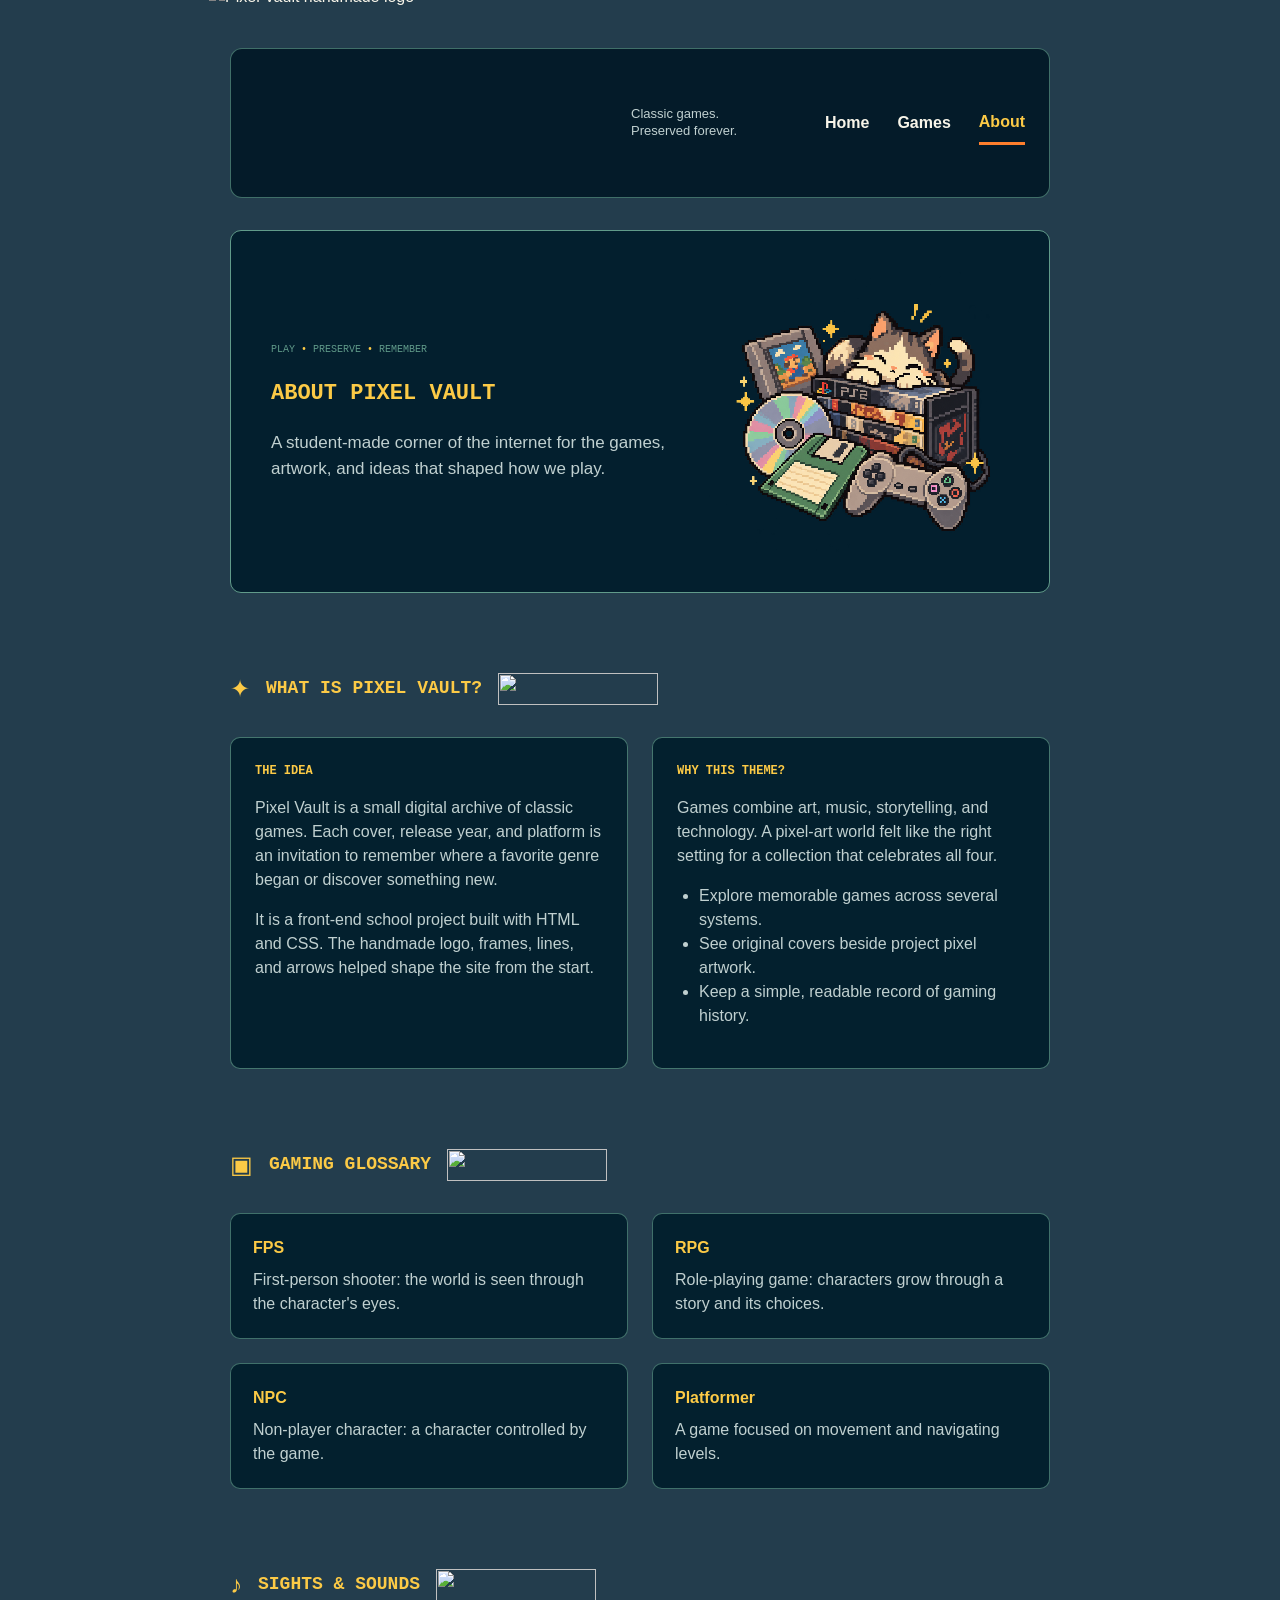
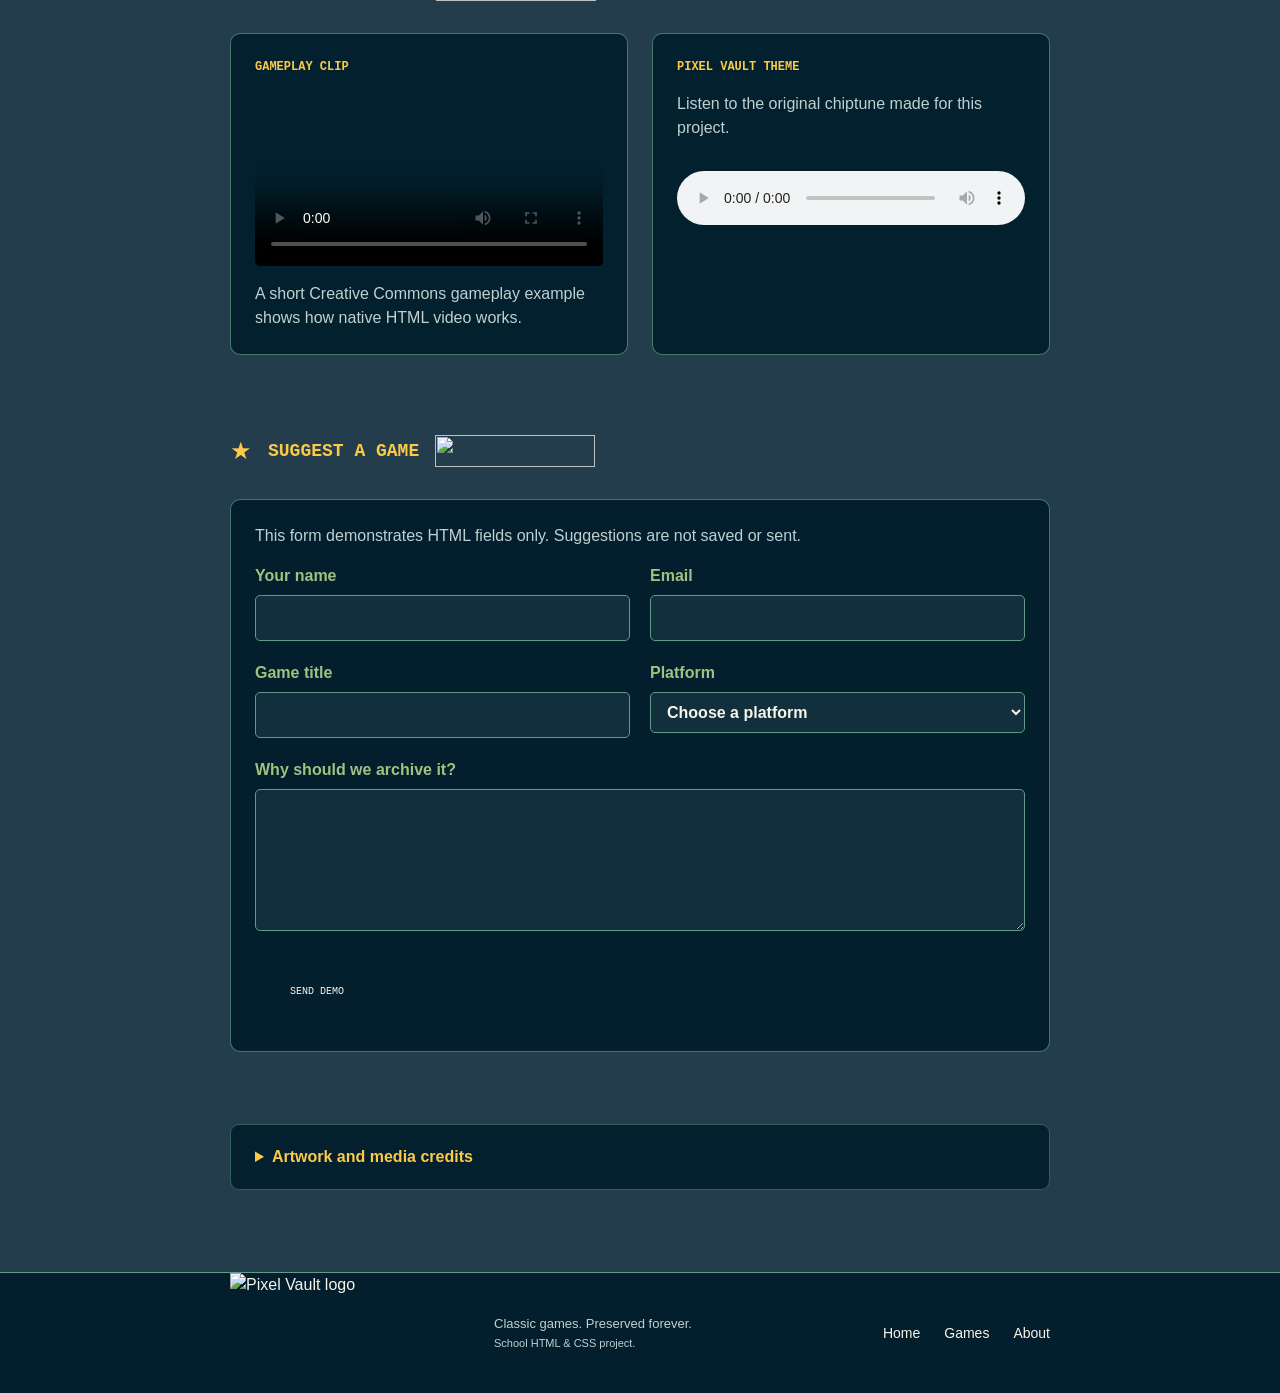
==== about.html @ 2eaf83bd "Improvements" ====
<!DOCTYPE html>
<html lang="en">
    <head>
        <meta charset="UTF-8">
        <meta name="viewport" content="width=device-width, initial-scale=1.0">
        <meta name="description"
            content="Learn why Pixel Vault celebrates classic games and suggest a title for the archive.">
        <title>About — Pixel Vault</title>
        <link rel="icon" href="images/pixel-art/Logo_PixelVault.png">
        <link rel="stylesheet" href="style.css">
    </head>
    <body>
        <a class="skip-link" href="#main">Skip to content</a>
        <div class="edge-left" aria-hidden="true"></div>
        <div class="edge-right" aria-hidden="true"></div>

        <!-- Header -->
        <header class="header container">
            <a class="brand" href="index.html" aria-label="Pixel Vault home">
                <img src="images/pixel-art/Logo_PixelVault.png" width="256" height="128"
                    alt="Pixel Vault handmade logo">
                <span>Classic games.<br>Preserved forever.</span>
            </a>
            <nav aria-label="Main navigation">
                <a href="index.html">Home</a>
                <a href="games.html">Games</a>
                <a class="active" href="about.html" aria-current="page">About</a>
            </nav>
        </header>

        <main id="main" class="container inner-page">

            <!-- Page introduction -->
            <section class="page-hero about-intro" aria-labelledby="page-title">
                <div class="about-text">
                    <p class="eyebrow">PLAY <span>•</span> PRESERVE <span>•</span> REMEMBER</p>
                    <h1 id="page-title">ABOUT PIXEL VAULT</h1>
                    <p>
                        A student-made corner of the internet for the games, artwork, and
                        ideas that shaped how we play.
                    </p>
                </div>
                <img class="about-art" src="PixelVault_Art/Cozy Pixel Game Collection.png"
                    alt="Pixel art cat resting on retro games and gaming accessories">
            </section>

            <!-- About Pixel Vault -->
            <section aria-labelledby="story-title">
                <header class="section-heading">
                    <span class="heading-star" aria-hidden="true">✦</span>
                    <h2 id="story-title">WHAT IS PIXEL VAULT?</h2>
                    <img class="line-art" src="images/pixel-art/Line_1 128x64.png" alt="">
                </header>
                <div class="about-columns">
                    <article>
                        <h3>THE IDEA</h3>
                        <p>
                            Pixel Vault is a small digital archive of classic games.
                            Each cover, release year, and platform is an invitation to
                            remember where a favorite genre began or discover something
                            new.
                        </p>
                        <p>
                            It is a front-end school project built with HTML and CSS.
                            The handmade logo, frames, lines, and arrows helped shape
                            the site from the start.
                        </p>
                    </article>
                    <article>
                        <h3>WHY THIS THEME?</h3>
                        <p>
                            Games combine art, music, storytelling, and technology. A
                            pixel-art world felt like the right setting for a collection
                            that celebrates all four.
                        </p>
                        <ul>
                            <li>Explore memorable games across several systems.</li>
                            <li>See original covers beside project pixel artwork.</li>
                            <li>Keep a simple, readable record of gaming history.</li>
                        </ul>
                    </article>
                </div>
            </section>

            <!-- Glossary -->
            <section aria-labelledby="glossary-title">
                <header class="section-heading">
                    <span class="heading-star" aria-hidden="true">▣</span>
                    <h2 id="glossary-title">GAMING GLOSSARY</h2>
                    <img class="line-art" src="images/pixel-art/Line_2 128x64.png" alt="">
                </header>
                <dl class="glossary">
                    <div>
                        <dt>FPS</dt>
                        <dd>First-person shooter: the world is seen through the character's eyes.</dd>
                    </div>
                    <div>
                        <dt>RPG</dt>
                        <dd>Role-playing game: characters grow through a story and its choices.</dd>
                    </div>
                    <div>
                        <dt>NPC</dt>
                        <dd>Non-player character: a character controlled by the game.</dd>
                    </div>
                    <div>
                        <dt>Platformer</dt>
                        <dd>A game focused on movement and navigating levels.</dd>
                    </div>
                </dl>
            </section>

            <!-- Media -->
            <section aria-labelledby="media-title">
                <header class="section-heading">
                    <span class="heading-star" aria-hidden="true">♪</span>
                    <h2 id="media-title">SIGHTS &amp; SOUNDS</h2>
                    <img class="line-art" src="images/pixel-art/Line_3 128x64.png" alt="">
                </header>
                <div class="media-grid">
                    <article>
                        <h3>GAMEPLAY CLIP</h3>
                        <video controls preload="metadata" poster="ArtWork/2.jpg">
                            <source src="media/video/minecraft-gameplay.webm" type="video/webm">
                            Your browser does not support video playback.
                        </video>
                        <p>A short Creative Commons gameplay example shows how native HTML video works.</p>
                    </article>
                    <article>
                        <h3>PIXEL VAULT THEME</h3>
                        <p>Listen to the original chiptune made for this project.</p>
                        <audio controls preload="metadata">
                            <source src="media/audio/pixel-vault-theme.wav" type="audio/wav">
                            Your browser does not support audio playback.
                        </audio>
                    </article>
                </div>
            </section>

            <!-- Suggestion form -->
            <section class="form-section" aria-labelledby="suggest-title">
                <header class="section-heading">
                    <span class="heading-star" aria-hidden="true">★</span>
                    <h2 id="suggest-title">SUGGEST A GAME</h2>
                    <img class="line-art" src="images/pixel-art/Line_1 128x64.png" alt="">
                </header>
                <form action="about.html#form-note" method="get">
                    <p id="form-note">
                        This form demonstrates HTML fields only. Suggestions are not saved
                        or sent.
                    </p>
                    <div class="form-grid">
                        <label for="visitor-name">
                            Your name
                            <input id="visitor-name" name="name" type="text" autocomplete="name" required>
                        </label>
                        <label for="visitor-email">
                            Email
                            <input id="visitor-email" name="email" type="email" autocomplete="email" required>
                        </label>
                        <label for="game-title">
                            Game title
                            <input id="game-title" name="game" type="text" required>
                        </label>
                        <label for="game-platform">
                            Platform
                            <select id="game-platform" name="platform" required>
                                <option value="">Choose a platform</option>
                                <option>PlayStation</option>
                                <option>PlayStation 2</option>
                                <option>Xbox</option>
                                <option>PC</option>
                                <option>Nintendo 64</option>
                                <option>SNES</option>
                                <option>Other</option>
                            </select>
                        </label>
                        <label class="full" for="game-reason">
                            Why should we archive it?
                            <textarea id="game-reason" name="reason" rows="5" required></textarea>
                        </label>
                    </div>
                    <button class="button" type="submit">SEND DEMO</button>
                </form>
            </section>

            <!-- Credits -->
            <details class="credits">
                <summary>Artwork and media credits</summary>
                <p>
                    The Pixel Vault logo, handmade background, box frames, decorative lines,
                    arrows, pixel-art game covers, and featured pixel scenes were supplied for
                    this project. Classic cover images are small reference images used for this
                    educational archive.
                </p>
                <ul>
                    <li><a href="https://en.wikipedia.org/wiki/Silent_Hill_2">Silent Hill 2</a></li>
                    <li><a href="https://en.wikipedia.org/wiki/Grand_Theft_Auto_III">Grand Theft Auto III</a></li>
                    <li><a href="https://en.wikipedia.org/wiki/Halo:_Combat_Evolved">Halo: Combat Evolved</a></li>
                    <li><a href="https://en.wikipedia.org/wiki/Max_Payne_(video_game)">Max Payne</a></li>
                    <li>
                        <a href="https://en.wikipedia.org/wiki/Metal_Gear_Solid_(video_game)">Metal Gear Solid</a>
                    </li>
                    <li>
                        <a href="https://en.wikipedia.org/wiki/The_Legend_of_Zelda:_Ocarina_of_Time">
                            Ocarina of Time
                        </a>
                    </li>
                    <li><a href="https://en.wikipedia.org/wiki/Chrono_Trigger">Chrono Trigger</a></li>
                    <li><a href="https://en.wikipedia.org/wiki/Need_for_Speed:_Underground_2">Underground 2</a></li>
                    <li><a href="https://en.wikipedia.org/wiki/Half-Life_2">Half-Life 2</a></li>
                    <li><a href="https://en.wikipedia.org/wiki/Resident_Evil_4">Resident Evil 4</a></li>
                    <li><a href="https://en.wikipedia.org/wiki/Final_Fantasy_X">Final Fantasy X</a></li>
                    <li>
                        <a href="https://en.wikipedia.org/wiki/Shadow_of_the_Colossus">Shadow of the Colossus</a>
                    </li>
                    <li><a href="https://www.stardewvalley.net/about/">Stardew Valley game information</a></li>
                    <li>
                        <a href="https://commons.wikimedia.org/wiki/File:Minecraft_Gameplay.webm">
                            Minecraft gameplay clip
                        </a>
                        (CC BY 3.0)
                    </li>
                </ul>
            </details>
        </main>

        <!-- Footer -->
        <footer class="footer">
            <div class="container footer-inner">
                <a class="footer-brand" href="index.html" aria-label="Pixel Vault home">
                    <img class="pixel-art" src="images/pixel-art/Logo_PixelVault.png" width="256" height="128"
                        alt="Pixel Vault logo">
                </a>
                <p>Classic games. Preserved forever.<br><small>School HTML &amp; CSS project.</small></p>
                <nav aria-label="Footer navigation">
                    <a href="index.html">Home</a>
                    <a href="games.html">Games</a>
                    <a href="about.html">About</a>
                </nav>
            </div>
        </footer>
    </body>
</html>
---- style.css ----
@font-face {
    font-family: "Press Start 2P";
    src: url("fonts/press-start-2p.ttf") format("truetype");
    font-display: swap;
}

/* Site colors and space for the side artwork. */
:root {
    --charcoal: #233D4D;
    --orange: #FE7F2D;
    --gold: #FCCA46;
    --olive: #A1C181;
    --sea: #619B8A;
    --white: #f8f5e9;
    --muted: #c0d0d0;
    --panel: #082a3a;
    --edge-width: clamp(30px, calc(30vw - 162px), 360px);
    --edge-gap: 8px;
}

* {
    box-sizing: border-box;
}

html {
    scroll-behavior: smooth;
}

body {
    margin: 0;
    position: relative;
    display: flow-root;
    min-height: 100vh;
    overflow-x: hidden;
    overflow-y: auto;
    background-color: var(--charcoal);
    color: var(--white);
    font-family: Arial, Helvetica, sans-serif;
    font-size: 16px;
    line-height: 1.5;
}

/* The handmade art belongs to the full page, so it scrolls with the content. */
.edge-left, .edge-right {
    position: absolute;
    top: 0;
    bottom: 0;
    width: var(--edge-width);
    z-index: 0;
    pointer-events: none;
    background-image: url("images/Background.png");
    background-repeat: repeat-y;
    background-position: left top;
    background-size: 512px 2048px;
    image-rendering: pixelated;
}

.edge-left {
    left: 0;
}

.edge-right {
    right: 0;
    transform: scaleX(-1);
}

.header, main, .footer {
    position: relative;
    z-index: 1;
}

img, video {
    max-width: 100%;
    image-rendering: auto;
}

img.pixel-art, .brand img, .line-art, .system-arrow {
    image-rendering: pixelated;
}

a {
    color: inherit;
    text-decoration: none;
}

a:hover {
    color: var(--gold);
}

a:focus-visible, button:focus-visible, input:focus-visible, select:focus-visible, textarea:focus-visible, summary:focus-visible {
    outline: 3px solid var(--gold);
    outline-offset: 3px;
}

.container {
    /* Leave the same clear space beside the handmade edge art. */
    width: calc(100% - 2 * var(--edge-width) - 2 * var(--edge-gap));
    max-width: 1200px;
    margin: 0 auto;
}

.skip-link {
    position: absolute;
    top: -60px;
    left: 20px;
    z-index: 10;
    padding: 10px 16px;
    background: var(--gold);
    color: var(--panel);
}

.skip-link:focus {
    top: 8px;
}

/* Header */
.header {
    display: flex;
    align-items: center;
    justify-content: space-between;
    gap: 24px;
    min-height: 148px;
    margin-top: 48px;
    padding: 0 24px;
    background: rgba(4, 27, 40, .96);
    border: 1px solid rgba(97, 155, 138, .65);
    border-radius: 12px;
}

.brand {
    display: flex;
    align-items: center;
    min-width: 0;
}

.brand img {
    display: block;
    width: 440px;
    height: 220px;
    max-width: none;
    flex: none;
    margin: -36px -18px -36px -46px;
    transform: translateY(-28px);
}

.brand span {
    color: var(--muted);
    font-size: 13px;
    line-height: 1.3;
    white-space: nowrap;
}

.header nav {
    display: flex;
    align-items: center;
    gap: 28px;
    font-weight: bold;
}

.header nav a {
    padding: 8px 0;
}

.header nav a.active {
    color: var(--gold);
    border-bottom: 3px solid var(--orange);
}

/* Shared art and headings */
.eyebrow {
    margin: 0 0 18px;
    color: var(--sea);
    font-family: "Press Start 2P", monospace;
    font-size: 10px;
    line-height: 1.8;
}

.eyebrow span {
    color: var(--gold);
}

h1, h2 {
    font-family: "Press Start 2P", monospace;
}

h1, h2, h3, p {
    margin-top: 0;
}

main > section {
    margin-top: 72px;
}

.section-heading {
    display: flex;
    align-items: center;
    gap: 16px;
    min-height: 48px;
    margin-bottom: 24px;
}

.section-heading h2 {
    margin: 0;
    color: var(--gold);
    font-size: 18px;
    line-height: 1.5;
}

.heading-star {
    color: var(--gold);
    font-size: 24px;
    line-height: 1;
}

.line-art {
    display: block;
    width: 160px;
    height: 32px;
    flex: 0 1 160px;
    min-width: 48px;
    object-fit: cover;
}

.text-link, .section-more {
    display: inline-flex;
    align-items: center;
    color: var(--orange);
    font-family: "Press Start 2P", monospace;
    white-space: nowrap;
}

.section-more {
    margin-left: auto;
    font-size: 10px;
}

/* Text links share the same small handmade arrow. */
.text-link::after, .section-more::after {
    content: "";
    display: block;
    width: 64px;
    height: 64px;
    flex: none;
    margin: -20px -8px -20px -8px;
    background: url("images/pixel-art/Arrow_4_Small128x128.png") center / contain no-repeat;
    image-rendering: pixelated;
}

.text-link {
    font-size: 10px;
}

.text-link:hover, .section-more:hover {
    color: var(--gold);
}

/* The frame has transparent margins, so the label and arrow sit inside its painted border. */
.button {
    display: inline-flex;
    align-items: center;
    width: 300px;
    height: 72px;
    max-width: 100%;
    padding: 0 35px;
    border: 0;
    background-color: transparent;
    background-image: url("images/pixel-art/Arrow_1 128x128.png"), url("images/pixel-art/Box_1_Narrow 256x128.png");
    background-repeat: no-repeat;
    background-position: right 16px top -20px, center -39px;
    background-size: 108px 108px, 100% 150px;
    image-rendering: pixelated;
    color: var(--white);
    cursor: pointer;
    font-family: "Press Start 2P", monospace;
    font-size: 10px;
    line-height: 1.3;
}

.button:hover {
    color: var(--gold);
}

.pick-text .button {
    background-image: url("images/pixel-art/Arrow_2 128x128.png"), url("images/pixel-art/Box_2_Narrow 256x128.png");
}

/* Hero */
.hero {
    display: grid;
    grid-template-columns: 45% 55%;
    min-height: 460px;
    margin-top: 32px;
    overflow: hidden;
    background: rgba(3, 31, 45, .97);
    border: 1px solid var(--sea);
    border-radius: 12px;
}

.hero-text {
    min-width: 0;
    padding: 40px 32px;
    align-self: center;
}

.hero h1 {
    margin-bottom: 24px;
    font-size: clamp(18px, 1.25vw, 22px);
    line-height: 1.5;
    letter-spacing: -.5px;
}

.hero h1 em {
    color: var(--gold);
    font-style: normal;
}

.hero-text > p:not(.eyebrow) {
    max-width: 470px;
    margin-bottom: 24px;
    color: var(--muted);
    font-size: 18px;
}

.hero-image {
    position: relative;
    min-width: 0;
    min-height: 460px;
}

.hero-image > img {
    display: block;
    width: 100%;
    height: 100%;
    object-fit: cover;
    object-position: center;
}

.hero-badge {
    position: absolute;
    right: 10px;
    bottom: 6px;
    display: flex;
    align-items: center;
    justify-content: center;
    width: 224px;
    height: 224px;
    /* Extend the blue panel under the painted border so there are no gaps. */
    background:
        url("images/pixel-art/Box_3 128x128.png") center / 100% 100% no-repeat,
        linear-gradient(#031f2d, #031f2d) center / 84% 74% no-repeat;
    image-rendering: pixelated;
}

.hero-badge img {
    position: relative;
    display: block;
    flex: none;
    width: 190px;
    height: auto;
    max-width: none;
    margin: -8px 0 0 -16px;
    image-rendering: pixelated;
}

/* The home page and archive use the same game cards. */
.game-grid {
    display: grid;
    grid-template-columns: repeat(3, 1fr);
    gap: 24px;
}

.game-card {
    display: flex;
    flex-direction: column;
    min-width: 0;
    padding: 20px;
    background: rgba(3, 31, 45, .96);
    border: 1px solid rgba(97, 155, 138, .75);
    border-radius: 11px;
    scroll-margin-top: 24px;
}

.game-card > img {
    display: block;
    width: 100%;
    height: 350px;
    margin-bottom: 24px;
    object-fit: contain;
}

.game-card h3 {
    min-height: 54px;
    margin-bottom: 12px;
    font-size: 20px;
    line-height: 1.35;
}

.game-card p:last-child {
    margin-bottom: 0;
}

.game-meta {
    display: flex;
    align-items: center;
    gap: 12px;
    margin-bottom: 8px;
    color: var(--muted);
    font-size: 14px;
}

.tag {
    display: inline-block;
    min-width: 42px;
    padding: 3px 9px;
    border-radius: 4px;
    background: var(--orange);
    color: #102a38;
    font-weight: bold;
    text-align: center;
}

.tag-olive {
    background: var(--olive);
}

.tag-sea {
    background: var(--sea);
}

.genre {
    color: var(--muted);
    font-size: 14px;
}

.game-card .text-link {
    margin-top: auto;
}

/* Systems */
.system-list {
    display: grid;
    grid-template-columns: repeat(2, minmax(0, 1fr));
    gap: 24px;
}

.system-card {
    position: relative;
    display: grid;
    grid-template-columns: 180px minmax(0, 1fr);
    align-content: center;
    column-gap: 24px;
    min-height: 240px;
    padding: 24px;
    background-repeat: no-repeat;
    background-position: 30px 16px;
    background-size: 175px 175px;
    image-rendering: pixelated;
    overflow: hidden;
    border: 1px solid rgba(255, 255, 255, .2);
    border-radius: 10px;
    color: #082a3a;
}

.system-card:hover {
    color: #082a3a;
}

.system-blue {
    background-color: #113f5f;
    background-image: url("images/pixel-art/Box_1 128x128.png");
    color: var(--white);
}

.system-blue:hover {
    color: var(--gold);
}

.system-orange {
    background-color: var(--orange);
    background-image: url("images/pixel-art/Box_2 128x128.png");
}

.system-olive {
    background-color: var(--olive);
    background-image: url("images/pixel-art/Box_3 128x128.png");
}

.system-sea {
    background-color: var(--sea);
    background-image: url("images/pixel-art/Box_2 128x128.png");
}

/* The console PNGs include transparent space around the artwork. */
.system-art {
    display: block;
    grid-row: span 2;
    width: 200px;
    height: auto;
    max-width: none;
    margin: -32px 0 12px -6px;
    image-rendering: pixelated;
}

.system-card h3 {
    align-self: end;
    margin: 0;
    font-size: 18px;
}

.system-card p {
    align-self: start;
    margin: 3px 0 0;
    font-size: 10px;
    font-weight: bold;
    letter-spacing: .2px;
    line-height: 1.3;
}

.system-arrow {
    position: absolute;
    right: -6px;
    bottom: -34px;
    width: 128px;
    height: 128px;
    max-width: none;
}

/* Vault pick */
.vault-pick {
    display: grid;
    grid-template-columns: 180px minmax(0, 1fr) 28%;
    align-items: center;
    gap: 24px;
    padding: 24px;
    background: rgba(3, 31, 45, .97);
    border: 1px solid var(--sea);
    border-radius: 11px;
}

.pick-cover {
    display: block;
    width: 180px;
    height: auto;
}

.pick-text {
    min-width: 0;
}

.pick-text h3 {
    margin-bottom: 12px;
    font-family: "Press Start 2P", monospace;
    font-size: 20px;
    line-height: 1.4;
}

.pick-text > p:last-of-type {
    max-width: 340px;
    margin-bottom: 12px;
    font-size: 14px;
}

.pick-text .eyebrow {
    margin-bottom: 10px;
    font-size: 8px;
}

.pick-text .genre {
    margin-bottom: 8px;
}

.pick-scene {
    display: block;
    width: 100%;
    height: auto;
    background: #082a3a;
}

/* Ordered top five */
.top-list {
    margin: 0;
    padding-left: 32px;
}

.top-list li {
    padding: 16px 0 16px 8px;
    border-bottom: 1px solid rgba(97, 155, 138, .3);
}

.top-list li:last-child {
    border-bottom: 0;
}

.top-list li::marker {
    color: var(--gold);
    font-family: "Press Start 2P", monospace;
    font-size: 12px;
}

.top-list a {
    display: grid;
    grid-template-columns: minmax(0, 1fr) 70px 64px;
    align-items: center;
    gap: 16px;
}

.top-list strong {
    font-weight: bold;
}

.top-list span {
    color: var(--olive);
    font-weight: bold;
}

.top-list time {
    color: var(--muted);
}

/* Final home section */
.why-list {
    display: grid;
    grid-template-columns: repeat(3, 1fr);
    gap: 24px;
    margin-bottom: 26px;
}

.why-list article {
    display: flex;
    flex-direction: column;
    justify-content: center;
    min-height: 176px;
    padding: 36px 48px;
    background-image: url("images/pixel-art/Box_1 256x128.png");
    background-position: center;
    background-repeat: no-repeat;
    background-size: 100% 200px;
    image-rendering: pixelated;
}

.why-list article:nth-child(2) {
    background-image: url("images/pixel-art/Box_2 256x128.png");
}

.why-list h3 {
    margin-bottom: 7px;
    color: var(--gold);
    font-family: "Press Start 2P", monospace;
    font-size: 12px;
}

.why-list p {
    margin-bottom: 0;
    color: var(--muted);
}

/* Shared card backgrounds */
.pixel-shelf article, .about-columns article, .media-grid article {
    background: rgba(3, 31, 45, .95);
    border: 1px solid rgba(97, 155, 138, .7);
    border-radius: 10px;
}

/* Inner pages */
.inner-page {
    padding-bottom: 10px;
}

.page-hero {
    display: flex;
    align-items: center;
    justify-content: space-between;
    gap: 32px;
    min-height: 300px;
    margin-top: 32px;
    padding: 36px 40px;
    background: rgba(3, 31, 45, .96);
    border: 1px solid var(--sea);
    border-radius: 11px;
}

.page-hero h1 {
    margin-bottom: 20px;
    color: var(--gold);
    font-size: clamp(19px, 2vw, 22px);
    line-height: 1.5;
}

.page-hero p:last-child {
    max-width: 640px;
    margin-bottom: 0;
    color: var(--muted);
    font-size: 17px;
}

.browse-text, .about-text {
    flex: 1;
    min-width: 0;
}

.browse-art, .about-art {
    display: block;
    flex: none;
    width: 300px;
    height: auto;
    image-rendering: pixelated;
}

.browse-art {
    width: 320px;
}

.jump-links {
    display: flex;
    flex-wrap: wrap;
    gap: 12px;
    margin-top: 24px;
}

.jump-links a {
    padding: 9px 15px;
    background: rgba(3, 31, 45, .9);
    border: 1px solid var(--sea);
    border-radius: 6px;
    color: var(--olive);
    font-size: 14px;
}

.jump-links a:hover {
    color: var(--gold);
}

.section-intro {
    margin: -3px 0 22px;
    color: var(--muted);
}

.pixel-shelf {
    display: grid;
    grid-template-columns: repeat(4, 1fr);
    gap: 24px;
}

.pixel-shelf article {
    padding: 20px;
    text-align: center;
}

.pixel-shelf img {
    display: block;
    width: 100%;
    height: 270px;
    margin-bottom: 18px;
    object-fit: contain;
}

.pixel-shelf h3 {
    margin-bottom: 0;
    font-size: 15px;
}

.system-index {
    display: grid;
    grid-template-columns: repeat(3, 1fr);
    gap: 24px;
}

.system-index article {
    padding: 22px;
    background: rgba(3, 31, 45, .95);
    border: 1px solid rgba(97, 155, 138, .65);
    border-radius: 10px;
    scroll-margin-top: 20px;
}

.system-index h3 {
    margin-bottom: 12px;
    color: var(--gold);
}

.system-index ul {
    margin: 0;
    padding-left: 20px;
    color: var(--muted);
}

.system-index li {
    margin-top: 5px;
}

.system-index a:hover {
    color: var(--gold);
}

.table-wrap {
    overflow-x: auto;
    background: rgba(3, 31, 45, .96);
    border: 1px solid rgba(97, 155, 138, .7);
    border-radius: 10px;
}

table {
    width: 100%;
    min-width: 680px;
    border-collapse: collapse;
    text-align: left;
}

th, td {
    padding: 12px 15px;
    border-bottom: 1px solid rgba(97, 155, 138, .28);
}

th {
    color: var(--gold);
    font-size: 13px;
}

td {
    color: var(--muted);
    font-size: 14px;
}

tbody tr:last-child td {
    border-bottom: 0;
}

/* About page */
.about-columns, .media-grid {
    display: grid;
    grid-template-columns: repeat(2, 1fr);
    gap: 24px;
}

.about-columns article, .media-grid article {
    padding: 24px;
}

.about-columns h3, .media-grid h3 {
    margin-bottom: 15px;
    color: var(--gold);
    font-family: "Press Start 2P", monospace;
    font-size: 12px;
    line-height: 1.6;
}

.about-columns p, .about-columns li, .media-grid p, .media-grid li {
    color: var(--muted);
}

.about-columns p:last-child, .media-grid p:last-child {
    margin-bottom: 0;
}

.about-columns ul, .media-grid ul {
    padding-left: 22px;
}

.glossary {
    display: grid;
    grid-template-columns: repeat(2, 1fr);
    gap: 24px;
    margin: 0;
}

.glossary div {
    padding: 22px;
    background: rgba(3, 31, 45, .95);
    border: 1px solid rgba(97, 155, 138, .65);
    border-radius: 10px;
}

.glossary dt {
    margin-bottom: 8px;
    color: var(--gold);
    font-weight: bold;
}

.glossary dd {
    margin: 0;
    color: var(--muted);
}

.media-grid video {
    display: block;
    width: 100%;
    margin-bottom: 16px;
    border-radius: 5px;
}

.media-grid audio {
    width: 100%;
    margin-top: 15px;
}

.form-section form {
    padding: 24px;
    background: rgba(3, 31, 45, .96);
    border: 1px solid rgba(97, 155, 138, .7);
    border-radius: 10px;
}

.form-section form > p {
    color: var(--muted);
}

.form-grid {
    display: grid;
    grid-template-columns: repeat(2, 1fr);
    gap: 20px;
    margin-bottom: 24px;
}

.form-grid label {
    display: flex;
    flex-direction: column;
    gap: 7px;
    color: var(--olive);
    font-weight: bold;
}

.form-grid .full {
    grid-column: 1 / -1;
}

input, select, textarea {
    width: 100%;
    padding: 10px 12px;
    background: #112f3d;
    border: 1px solid var(--sea);
    border-radius: 5px;
    color: var(--white);
    font: inherit;
}

textarea {
    resize: vertical;
}

.credits {
    margin-top: 72px;
    padding: 20px 24px;
    background: rgba(3, 31, 45, .93);
    border: 1px solid rgba(97, 155, 138, .5);
    border-radius: 9px;
}

.credits summary {
    color: var(--gold);
    cursor: pointer;
    font-weight: bold;
}

.credits p, .credits li {
    color: var(--muted);
}

.credits a {
    color: var(--olive);
    text-decoration: underline;
}

/* Footer */
.footer {
    margin-top: 72px;
    background: rgba(3, 31, 45, .96);
    border-top: 1px solid var(--sea);
}

.footer-inner {
    display: flex;
    align-items: center;
    gap: 24px;
    min-height: 120px;
}

.footer-brand img {
    display: block;
    width: 240px;
    height: auto;
    max-width: none;
}

.footer-inner p {
    margin: 0;
    color: var(--muted);
    font-size: 13px;
}

.footer-inner small {
    font-size: 11px;
}

.footer-inner nav {
    display: flex;
    gap: 24px;
    margin-left: auto;
}

.footer-inner nav a {
    font-size: 14px;
}

/* Smaller desktops keep the chest clear of the traveler. */
@media (max-width: 1400px) {
    .hero-badge {
        width: 192px;
        height: 192px;
    }

    .hero-badge img {
        width: 164px;
    }
}

@media (max-width: 1150px) {
    .edge-left, .edge-right {
        background-size: 384px 1536px;
    }

    .brand span {
        display: none;
    }
}

/* Stack the hero and use two cards per row on tablets. */
@media (max-width: 1100px) {
    .hero {
        grid-template-columns: 1fr;
        min-height: 0;
    }

    .hero-text {
        padding: 36px;
    }

    .hero-image {
        height: 360px;
        min-height: 0;
    }

    .game-grid, .why-list, .pixel-shelf, .system-index {
        grid-template-columns: repeat(2, 1fr);
    }

    .system-card {
        grid-template-columns: 1fr;
        padding-bottom: 52px;
    }

    .system-art {
        grid-row: auto;
    }

    .page-hero {
        flex-direction: column;
        align-items: stretch;
        gap: 24px;
        padding: 32px;
    }

    .browse-art, .about-art {
        align-self: center;
        width: 300px;
        max-width: 100%;
    }

    .vault-pick {
        grid-template-columns: 180px minmax(0, 1fr);
    }

    .pick-scene {
        grid-column: 1 / -1;
        height: 200px;
        object-fit: cover;
    }

    .section-heading {
        flex-wrap: wrap;
    }
}

@media (max-width: 900px) {
    .edge-left, .edge-right {
        background-size: 256px 1024px;
    }

    .brand img {
        width: 380px;
        height: 190px;
        margin-top: -21px;
        margin-bottom: -21px;
    }
}

/* One column keeps the artwork and text comfortable on phones. */
@media (max-width: 620px) {
    :root {
        --edge-width: 30px;
        --edge-gap: 4px;
    }

    .header {
        display: block;
        min-height: 0;
        margin-top: 40px;
        padding: 0 12px 16px;
        text-align: center;
    }

    .brand {
        justify-content: center;
    }

    .brand img {
        width: 340px;
        height: auto;
        max-width: 100%;
        margin: -34px auto -22px;
        transform: translateY(-22px);
    }

    .header nav {
        justify-content: center;
        gap: 24px;
    }

    .hero-text {
        padding: 32px 24px;
    }

    .hero h1 {
        font-size: clamp(17px, 5vw, 22px);
    }

    .hero-image {
        height: 270px;
    }

    .hero-image > img {
        object-position: 75% center;
    }

    .hero-badge {
        width: 160px;
        height: 160px;
        right: 6px;
    }

    .hero-badge img {
        width: 140px;
        margin: -6px 0 0 -12px;
    }

    .button {
        width: 250px;
        height: 62px;
        padding: 0 22px;
        font-size: 9px;
        background-position: right 12px top -17px, center -33px;
        background-size: 90px 90px, 100% 125px;
    }

    main > section {
        margin-top: 64px;
    }

    .section-heading {
        gap: 12px;
        min-height: 40px;
    }

    .section-heading h2 {
        flex: 1;
        min-width: 0;
        font-size: 13px;
    }

    .heading-star {
        font-size: 20px;
    }

    .line-art {
        display: none;
    }

    .section-more {
        flex-basis: 100%;
        margin-left: 0;
    }

    .game-grid, .about-columns, .media-grid, .glossary, .why-list, .form-grid, .system-list, .pixel-shelf, .system-index {
        grid-template-columns: 1fr;
    }

    .game-card {
        padding: 18px;
    }

    .game-card > img {
        height: 330px;
    }

    .vault-pick {
        grid-template-columns: 1fr;
        gap: 20px;
        padding: 20px;
    }

    .pick-cover {
        width: 200px;
        margin: 0 auto;
    }

    .pick-scene {
        grid-column: auto;
        height: auto;
    }

    .pick-text h3 {
        font-size: 18px;
    }

    .top-list a {
        grid-template-columns: minmax(0, 1fr) 42px 40px;
        gap: 8px;
        font-size: 13px;
    }

    .top-list li {
        padding-left: 4px;
    }

    .page-hero {
        min-height: 0;
        padding: 28px 24px;
    }

    .browse-art, .about-art {
        width: 280px;
    }

    .form-grid .full {
        grid-column: auto;
    }

    .footer-inner {
        flex-wrap: wrap;
        justify-content: center;
        gap: 0 16px;
        padding-bottom: 24px;
        text-align: center;
    }

    .footer-brand img {
        max-width: 100%;
    }

    .footer-inner nav {
        justify-content: center;
        width: 100%;
        margin: 16px 0 0;
    }
}

@media (max-width: 340px) {
    :root {
        --edge-width: 18px;
        --edge-gap: 2px;
    }

    .hero-text, .page-hero {
        padding: 24px 20px;
    }
}
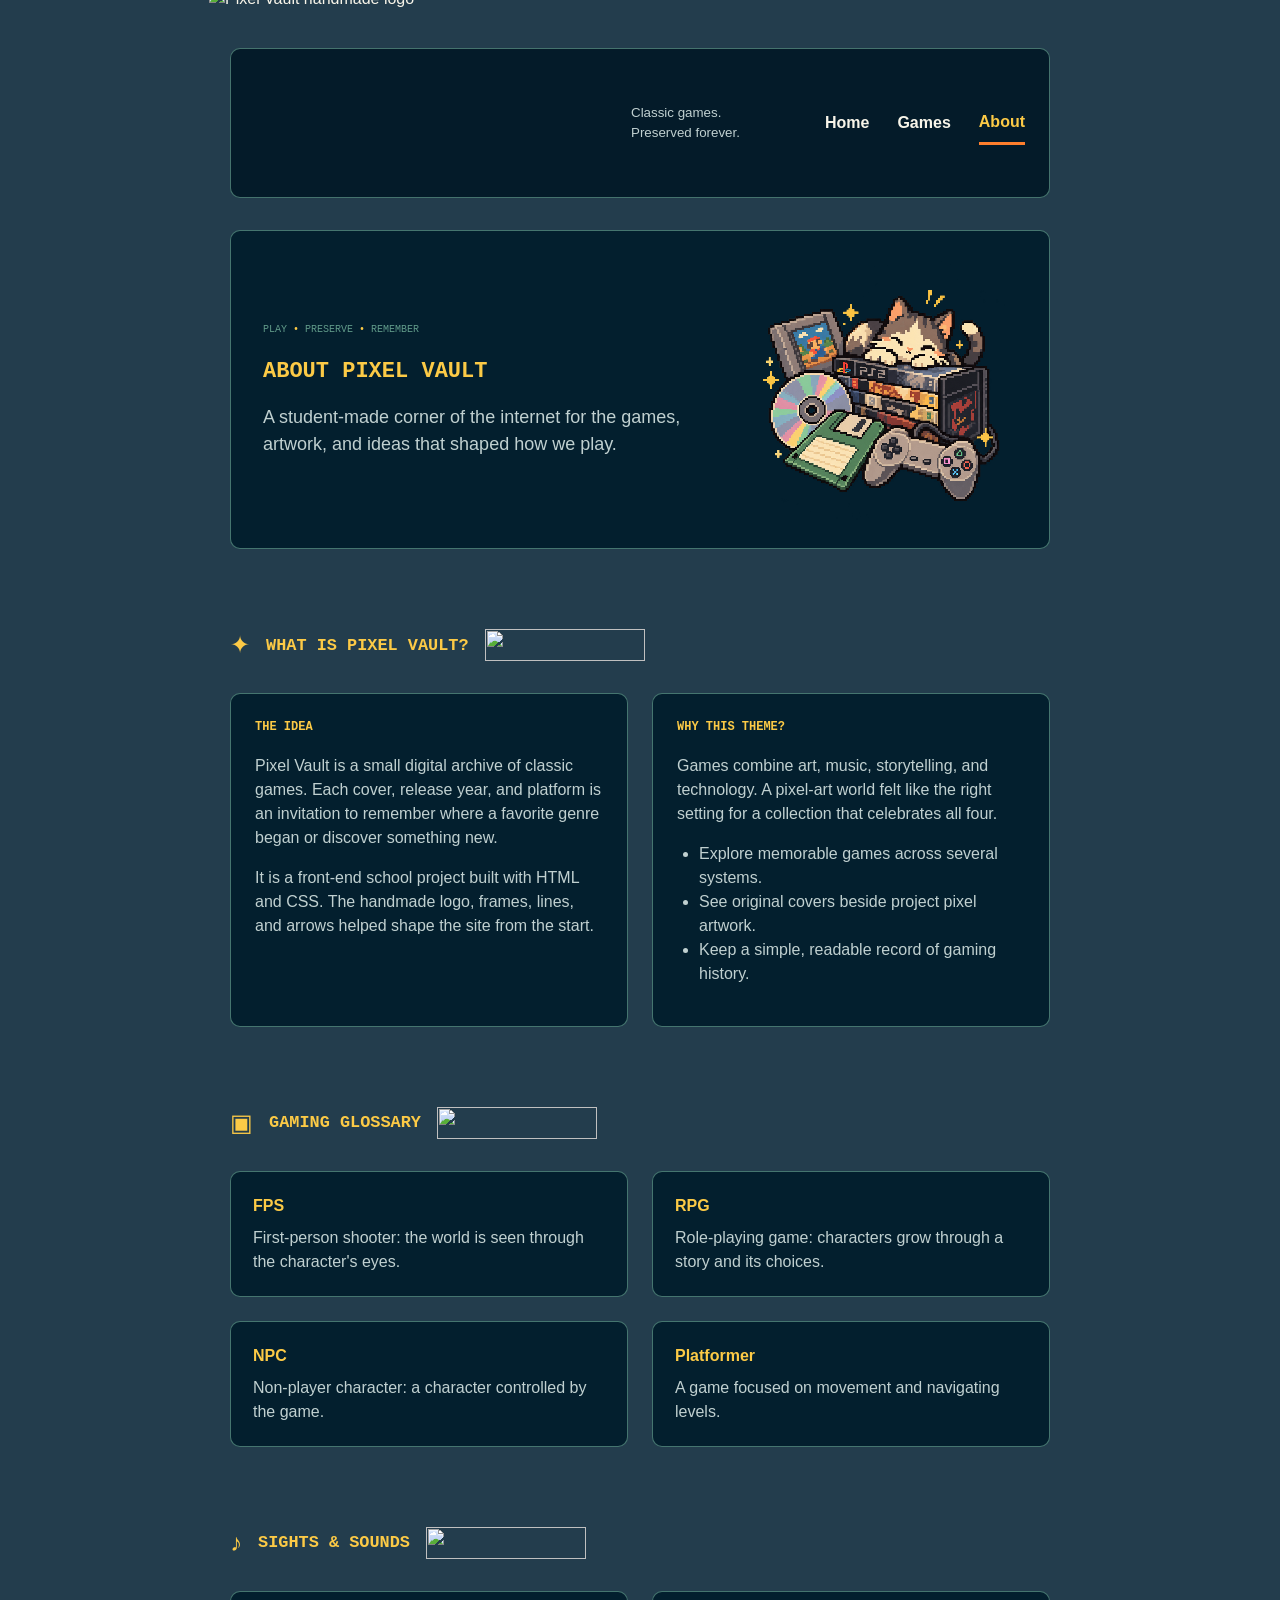
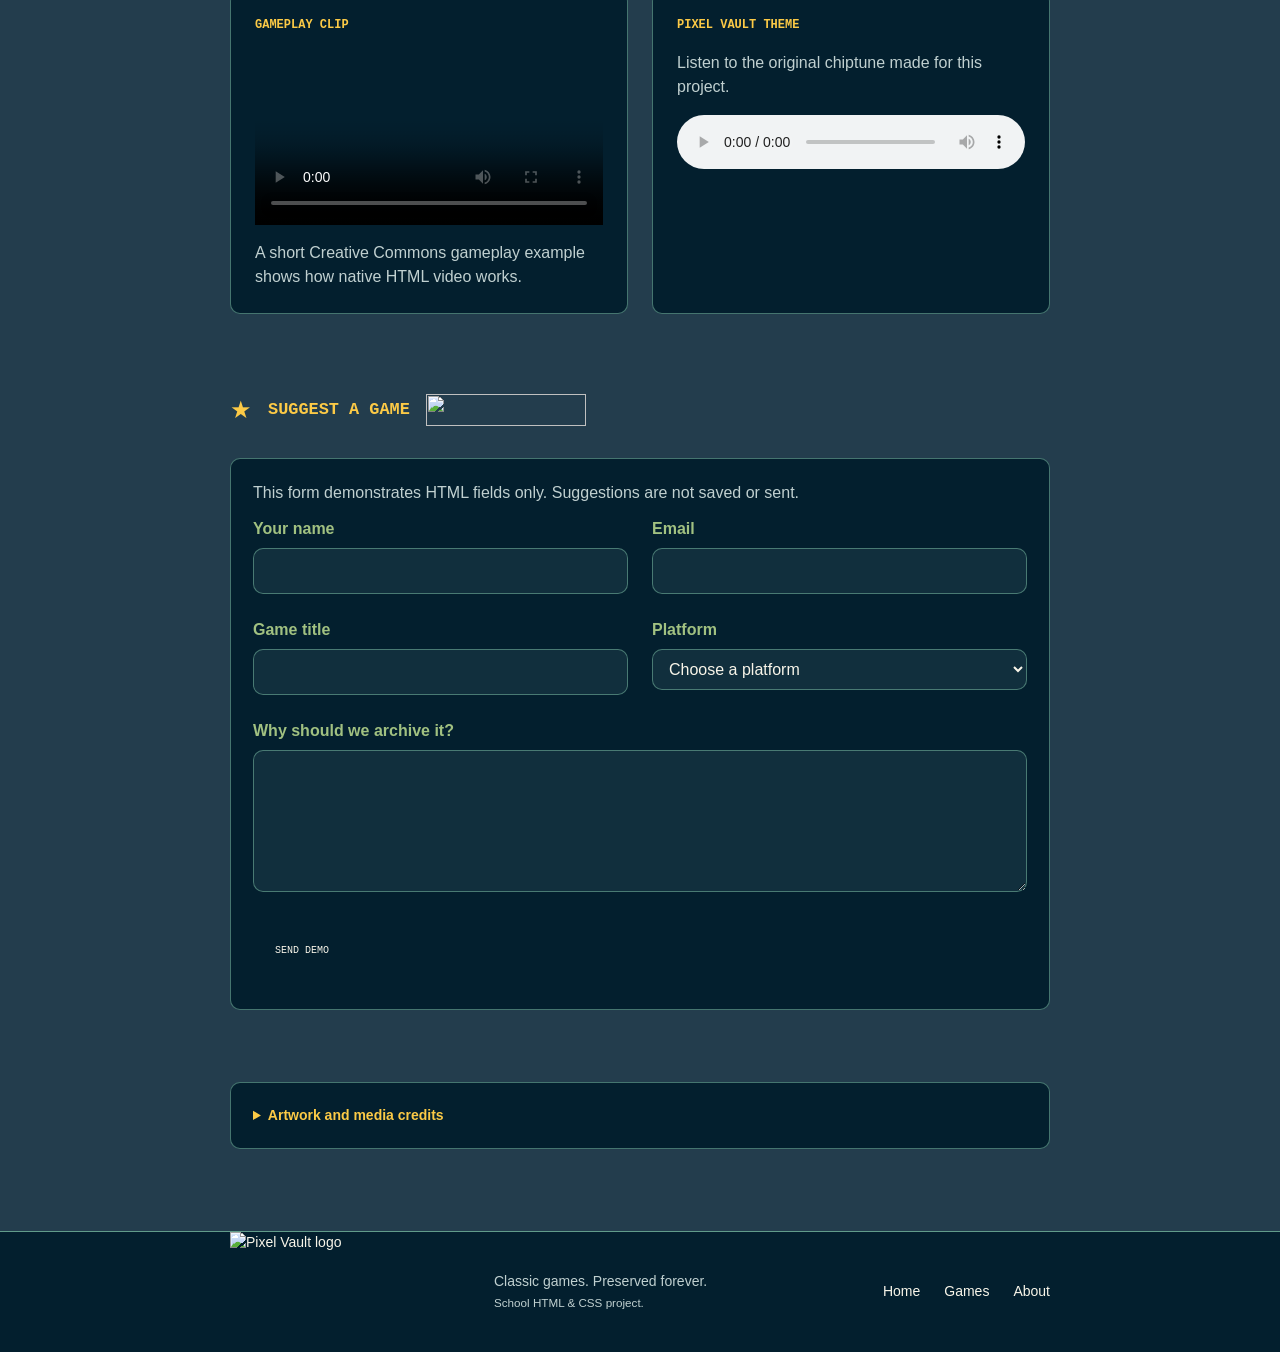
==== commit 9642efdd: "Better code" ====
--- a/about.html
+++ b/about.html
@@ -11,83 +11,81 @@
     </head>
     <body>
         <a class="skip-link" href="#main">Skip to content</a>
-        <div class="edge-left" aria-hidden="true"></div>
-        <div class="edge-right" aria-hidden="true"></div>
+        <div class="edge-left pixel-art" aria-hidden="true"></div>
+        <div class="edge-right pixel-art" aria-hidden="true"></div>
 
         <!-- Header -->
         <header class="header container">
             <a class="brand" href="index.html" aria-label="Pixel Vault home">
-                <img src="images/pixel-art/Logo_PixelVault.png" width="256" height="128"
-                    alt="Pixel Vault handmade logo">
-                <span>Classic games.<br>Preserved forever.</span>
+                <img class="pixel-art" src="images/pixel-art/Logo_PixelVault.png"
+                    width="440" height="220" alt="Pixel Vault handmade logo">
+                <small>Classic games.<br>Preserved forever.</small>
             </a>
             <nav aria-label="Main navigation">
-                <a href="index.html">Home</a>
-                <a href="games.html">Games</a>
-                <a class="active" href="about.html" aria-current="page">About</a>
+                <a href="index.html"><b>Home</b></a>
+                <a href="games.html"><b>Games</b></a>
+                <a class="active" href="about.html" aria-current="page"><b>About</b></a>
             </nav>
         </header>
 
-        <main id="main" class="container inner-page">
+        <main id="main" class="pixel-art container inner-page">
 
             <!-- Page introduction -->
-            <section class="page-hero about-intro" aria-labelledby="page-title">
-                <div class="about-text">
+            <section class="hero" aria-labelledby="page-title">
+                <div class="hero-text">
                     <p class="eyebrow">PLAY <span>•</span> PRESERVE <span>•</span> REMEMBER</p>
-                    <h1 id="page-title">ABOUT PIXEL VAULT</h1>
+                    <h1 id="page-title"><span>ABOUT PIXEL VAULT</span></h1>
                     <p>
                         A student-made corner of the internet for the games, artwork, and
                         ideas that shaped how we play.
                     </p>
                 </div>
-                <img class="about-art" src="PixelVault_Art/Cozy Pixel Game Collection.png"
-                    alt="Pixel art cat resting on retro games and gaming accessories">
+                <img class="collection-art" src="PixelVault_Art/Cozy Pixel Game Collection.png"
+                    width="280" alt="Pixel art cat resting on retro games and gaming accessories">
             </section>
 
             <!-- About Pixel Vault -->
-            <section aria-labelledby="story-title">
-                <header class="section-heading">
-                    <span class="heading-star" aria-hidden="true">✦</span>
+            <section class="info-grid" aria-labelledby="story-title">
+                <header class="section-title">
+                    <span aria-hidden="true">✦</span>
                     <h2 id="story-title">WHAT IS PIXEL VAULT?</h2>
-                    <img class="line-art" src="images/pixel-art/Line_1 128x64.png" alt="">
-                </header>
-                <div class="about-columns">
-                    <article>
-                        <h3>THE IDEA</h3>
-                        <p>
-                            Pixel Vault is a small digital archive of classic games.
-                            Each cover, release year, and platform is an invitation to
-                            remember where a favorite genre began or discover something
-                            new.
-                        </p>
-                        <p>
-                            It is a front-end school project built with HTML and CSS.
-                            The handmade logo, frames, lines, and arrows helped shape
-                            the site from the start.
-                        </p>
-                    </article>
-                    <article>
-                        <h3>WHY THIS THEME?</h3>
-                        <p>
-                            Games combine art, music, storytelling, and technology. A
-                            pixel-art world felt like the right setting for a collection
-                            that celebrates all four.
-                        </p>
-                        <ul>
-                            <li>Explore memorable games across several systems.</li>
-                            <li>See original covers beside project pixel artwork.</li>
-                            <li>Keep a simple, readable record of gaming history.</li>
-                        </ul>
-                    </article>
-                </div>
+                    <img src="images/pixel-art/Line_1 128x64.png" width="160" height="32" alt="">
+                </header>
+                <article>
+                    <h3>THE IDEA</h3>
+                    <p>
+                        Pixel Vault is a small digital archive of classic games.
+                        Each cover, release year, and platform is an invitation to
+                        remember where a favorite genre began or discover something
+                        new.
+                    </p>
+                    <p>
+                        It is a front-end school project built with HTML and CSS.
+                        The handmade logo, frames, lines, and arrows helped shape
+                        the site from the start.
+                    </p>
+                </article>
+                <article>
+                    <h3>WHY THIS THEME?</h3>
+                    <p>
+                        Games combine art, music, storytelling, and technology. A
+                        pixel-art world felt like the right setting for a collection
+                        that celebrates all four.
+                    </p>
+                    <ul>
+                        <li>Explore memorable games across several systems.</li>
+                        <li>See original covers beside project pixel artwork.</li>
+                        <li>Keep a simple, readable record of gaming history.</li>
+                    </ul>
+                </article>
             </section>
 
             <!-- Glossary -->
             <section aria-labelledby="glossary-title">
-                <header class="section-heading">
-                    <span class="heading-star" aria-hidden="true">▣</span>
+                <header class="section-title">
+                    <span aria-hidden="true">▣</span>
                     <h2 id="glossary-title">GAMING GLOSSARY</h2>
-                    <img class="line-art" src="images/pixel-art/Line_2 128x64.png" alt="">
+                    <img src="images/pixel-art/Line_2 128x64.png" width="160" height="32" alt="">
                 </header>
                 <dl class="glossary">
                     <div>
@@ -110,38 +108,36 @@
             </section>
 
             <!-- Media -->
-            <section aria-labelledby="media-title">
-                <header class="section-heading">
-                    <span class="heading-star" aria-hidden="true">♪</span>
+            <section class="info-grid" aria-labelledby="media-title">
+                <header class="section-title">
+                    <span aria-hidden="true">♪</span>
                     <h2 id="media-title">SIGHTS &amp; SOUNDS</h2>
-                    <img class="line-art" src="images/pixel-art/Line_3 128x64.png" alt="">
-                </header>
-                <div class="media-grid">
-                    <article>
-                        <h3>GAMEPLAY CLIP</h3>
-                        <video controls preload="metadata" poster="ArtWork/2.jpg">
-                            <source src="media/video/minecraft-gameplay.webm" type="video/webm">
-                            Your browser does not support video playback.
-                        </video>
-                        <p>A short Creative Commons gameplay example shows how native HTML video works.</p>
-                    </article>
-                    <article>
-                        <h3>PIXEL VAULT THEME</h3>
-                        <p>Listen to the original chiptune made for this project.</p>
-                        <audio controls preload="metadata">
-                            <source src="media/audio/pixel-vault-theme.wav" type="audio/wav">
-                            Your browser does not support audio playback.
-                        </audio>
-                    </article>
-                </div>
+                    <img src="images/pixel-art/Line_3 128x64.png" width="160" height="32" alt="">
+                </header>
+                <article>
+                    <h3>GAMEPLAY CLIP</h3>
+                    <video controls preload="metadata" poster="ArtWork/2.jpg">
+                        <source src="media/video/minecraft-gameplay.webm" type="video/webm">
+                        Your browser does not support video playback.
+                    </video>
+                    <p>A short Creative Commons gameplay example shows how native HTML video works.</p>
+                </article>
+                <article>
+                    <h3>PIXEL VAULT THEME</h3>
+                    <p>Listen to the original chiptune made for this project.</p>
+                    <audio controls preload="metadata">
+                        <source src="media/audio/pixel-vault-theme.wav" type="audio/wav">
+                        Your browser does not support audio playback.
+                    </audio>
+                </article>
             </section>
 
             <!-- Suggestion form -->
-            <section class="form-section" aria-labelledby="suggest-title">
-                <header class="section-heading">
-                    <span class="heading-star" aria-hidden="true">★</span>
+            <section aria-labelledby="suggest-title">
+                <header class="section-title">
+                    <span aria-hidden="true">★</span>
                     <h2 id="suggest-title">SUGGEST A GAME</h2>
-                    <img class="line-art" src="images/pixel-art/Line_1 128x64.png" alt="">
+                    <img src="images/pixel-art/Line_1 128x64.png" width="160" height="32" alt="">
                 </header>
                 <form action="about.html#form-note" method="get">
                     <p id="form-note">
@@ -174,12 +170,14 @@
                                 <option>Other</option>
                             </select>
                         </label>
-                        <label class="full" for="game-reason">
+                        <label for="game-reason">
                             Why should we archive it?
                             <textarea id="game-reason" name="reason" rows="5" required></textarea>
                         </label>
                     </div>
-                    <button class="button" type="submit">SEND DEMO</button>
+                    <button class="button" type="submit">SEND DEMO
+                        <img src="images/pixel-art/Arrow_1 128x128.png" width="96" alt="">
+                    </button>
                 </form>
             </section>
 
@@ -227,9 +225,9 @@
         <!-- Footer -->
         <footer class="footer">
             <div class="container footer-inner">
-                <a class="footer-brand" href="index.html" aria-label="Pixel Vault home">
-                    <img class="pixel-art" src="images/pixel-art/Logo_PixelVault.png" width="256" height="128"
-                        alt="Pixel Vault logo">
+                <a href="index.html" aria-label="Pixel Vault home">
+                    <img class="pixel-art" src="images/pixel-art/Logo_PixelVault.png"
+                        width="240" height="120" alt="Pixel Vault logo">
                 </a>
                 <p>Classic games. Preserved forever.<br><small>School HTML &amp; CSS project.</small></p>
                 <nav aria-label="Footer navigation">
--- a/style.css
+++ b/style.css
@@ -1,1275 +1,299 @@
+/* General */
 @font-face {
     font-family: "Press Start 2P";
-    src: url("fonts/press-start-2p.ttf") format("truetype");
-    font-display: swap;
-}
-
-/* Site colors and space for the side artwork. */
+    src: url("fonts/press-start-2p.ttf");
+}
 :root {
-    --charcoal: #233D4D;
+    --blue: #233D4D;
     --orange: #FE7F2D;
     --gold: #FCCA46;
     --olive: #A1C181;
     --sea: #619B8A;
-    --white: #f8f5e9;
-    --muted: #c0d0d0;
-    --panel: #082a3a;
-    --edge-width: clamp(30px, calc(30vw - 162px), 360px);
-    --edge-gap: 8px;
-}
-
+    --pixel: "Press Start 2P", monospace;
+    --edge: clamp(18px, min(calc(60vw - 180px), max(30px, calc(30vw - 162px))), 360px);
+}
 * {
     box-sizing: border-box;
-}
-
-html {
-    scroll-behavior: smooth;
-}
-
+    min-width: 0;
+}
 body {
+    padding-top: clamp(40px, calc(100vw - 580px), 48px);
     margin: 0;
-    position: relative;
-    display: flow-root;
-    min-height: 100vh;
-    overflow-x: hidden;
-    overflow-y: auto;
-    background-color: var(--charcoal);
-    color: var(--white);
-    font-family: Arial, Helvetica, sans-serif;
-    font-size: 16px;
-    line-height: 1.5;
-}
-
-/* The handmade art belongs to the full page, so it scrolls with the content. */
+    background: var(--blue);
+    font: 14px/1.5 Arial, sans-serif;
+}
+body, .button, input, select, textarea { color: #f8f5e9; }
+.container {
+    width: calc(100% - 2 * var(--edge) - 16px);
+    max-width: 1200px;
+    margin: auto;
+}
 .edge-left, .edge-right {
-    position: absolute;
-    top: 0;
-    bottom: 0;
-    width: var(--edge-width);
-    z-index: 0;
-    pointer-events: none;
-    background-image: url("images/Background.png");
-    background-repeat: repeat-y;
-    background-position: left top;
-    background-size: 512px 2048px;
-    image-rendering: pixelated;
-}
-
-.edge-left {
-    left: 0;
-}
-
+    inset: 0 auto 0 0;
+    width: var(--edge);
+    background: url("images/Background.png") left top / clamp(256px, calc(80vw - 536px), 512px) auto repeat-y;
+}
 .edge-right {
+    left: auto;
     right: 0;
     transform: scaleX(-1);
 }
-
-.header, main, .footer {
-    position: relative;
-    z-index: 1;
-}
-
-img, video {
+.header, main, .footer, body, .hero { position: relative; }
+img, video, audio {
+    display: block;
     max-width: 100%;
-    image-rendering: auto;
-}
-
-img.pixel-art, .brand img, .line-art, .system-arrow {
-    image-rendering: pixelated;
-}
-
+    object-fit: cover;
+}
+.pixel-art { image-rendering: pixelated; }
+h1, h2, h3, p, .game-card > img, .pixel-shelf article > img, .form-grid { margin: 0 0 16px; }
+h1, h2, .vault-pick h3 { font: bold 20px/1.5 var(--pixel); }
+h3 { font: bold 20px/1.35 Arial, sans-serif; }
+p, ul, dd, td, time, .brand small { color: #c0d0d0; }
+h1 span, h2, dt, th, summary, .section-title > span, .eyebrow span, .system-index h3, .top-list li::marker { color: var(--gold); }
 a {
     color: inherit;
     text-decoration: none;
 }
-
-a:hover {
-    color: var(--gold);
-}
-
-a:focus-visible, button:focus-visible, input:focus-visible, select:focus-visible, textarea:focus-visible, summary:focus-visible {
-    outline: 3px solid var(--gold);
-    outline-offset: 3px;
-}
-
-.container {
-    /* Leave the same clear space beside the handmade edge art. */
-    width: calc(100% - 2 * var(--edge-width) - 2 * var(--edge-gap));
-    max-width: 1200px;
-    margin: 0 auto;
-}
-
-.skip-link {
-    position: absolute;
-    top: -60px;
-    left: 20px;
-    z-index: 10;
-    padding: 10px 16px;
-    background: var(--gold);
-    color: var(--panel);
-}
-
-.skip-link:focus {
-    top: 8px;
-}
-
+a:hover, .active { color: var(--gold); }
+.skip-link:not(:focus) { clip-path: inset(100%); }
+.edge-left, .edge-right, .hero-badge, .skip-link:not(:focus) { position: absolute; }
+section, .glossary, .form-grid, .vault-pick {
+    display: grid;
+    gap: 24px;
+}
+.credits, .footer { margin-top: 72px; }
+main > section { margin-top: clamp(64px, calc(100vw - 556px), 72px); }
+.header, .hero, article, form, .glossary > div, .credits, .table-wrap, .jump-links a, .system-card, .footer, input, select, textarea {
+    border: 1px solid rgba(97, 155, 138, .7);
+    border-radius: 10px;
+    background-color: rgba(3, 31, 45, .96);
+}
 /* Header */
+header, nav, .brand, .system-card, .hero, .footer-inner, .text-link, .button {
+    display: flex;
+    column-gap: 24px;
+    row-gap: clamp(0px, calc(100vw - 620px), 24px);
+}
+header, nav, .brand, .system-card, .hero, .footer-inner, .text-link, .button, .vault-pick { align-items: center; }
+header, nav, .hero, .footer-inner { flex-wrap: wrap; }
 .header {
-    display: flex;
-    align-items: center;
-    justify-content: space-between;
-    gap: 24px;
-    min-height: 148px;
-    margin-top: 48px;
     padding: 0 24px;
     background: rgba(4, 27, 40, .96);
-    border: 1px solid rgba(97, 155, 138, .65);
-    border-radius: 12px;
-}
-
-.brand {
-    display: flex;
-    align-items: center;
-    min-width: 0;
-}
-
+}
 .brand img {
-    display: block;
-    width: 440px;
-    height: 220px;
-    max-width: none;
-    flex: none;
+    height: auto;
     margin: -36px -18px -36px -46px;
-    transform: translateY(-28px);
-}
-
-.brand span {
-    color: var(--muted);
-    font-size: 13px;
-    line-height: 1.3;
-    white-space: nowrap;
-}
-
-.header nav {
-    display: flex;
-    align-items: center;
-    gap: 28px;
-    font-weight: bold;
-}
-
-.header nav a {
-    padding: 8px 0;
-}
-
-.header nav a.active {
-    color: var(--gold);
-    border-bottom: 3px solid var(--orange);
-}
-
-/* Shared art and headings */
-.eyebrow {
-    margin: 0 0 18px;
-    color: var(--sea);
-    font-family: "Press Start 2P", monospace;
-    font-size: 10px;
-    line-height: 1.8;
-}
-
-.eyebrow span {
-    color: var(--gold);
-}
-
-h1, h2 {
-    font-family: "Press Start 2P", monospace;
-}
-
-h1, h2, h3, p {
-    margin-top: 0;
-}
-
-main > section {
-    margin-top: 72px;
-}
-
-.section-heading {
-    display: flex;
-    align-items: center;
-    gap: 16px;
-    min-height: 48px;
-    margin-bottom: 24px;
-}
-
-.section-heading h2 {
-    margin: 0;
-    color: var(--gold);
-    font-size: 18px;
-    line-height: 1.5;
-}
-
-.heading-star {
-    color: var(--gold);
-    font-size: 24px;
-    line-height: 1;
-}
-
-.line-art {
-    display: block;
-    width: 160px;
-    height: 32px;
-    flex: 0 1 160px;
-    min-width: 48px;
-    object-fit: cover;
-}
-
-.text-link, .section-more {
-    display: inline-flex;
-    align-items: center;
-    color: var(--orange);
-    font-family: "Press Start 2P", monospace;
-    white-space: nowrap;
-}
-
-.section-more {
-    margin-left: auto;
-    font-size: 10px;
-}
-
-/* Text links share the same small handmade arrow. */
-.text-link::after, .section-more::after {
-    content: "";
-    display: block;
-    width: 64px;
-    height: 64px;
-    flex: none;
-    margin: -20px -8px -20px -8px;
-    background: url("images/pixel-art/Arrow_4_Small128x128.png") center / contain no-repeat;
-    image-rendering: pixelated;
-}
-
-.text-link {
-    font-size: 10px;
-}
-
-.text-link:hover, .section-more:hover {
-    color: var(--gold);
-}
-
-/* The frame has transparent margins, so the label and arrow sit inside its painted border. */
-.button {
-    display: inline-flex;
-    align-items: center;
-    width: 300px;
-    height: 72px;
-    max-width: 100%;
-    padding: 0 35px;
-    border: 0;
-    background-color: transparent;
-    background-image: url("images/pixel-art/Arrow_1 128x128.png"), url("images/pixel-art/Box_1_Narrow 256x128.png");
-    background-repeat: no-repeat;
-    background-position: right 16px top -20px, center -39px;
-    background-size: 108px 108px, 100% 150px;
-    image-rendering: pixelated;
-    color: var(--white);
-    cursor: pointer;
-    font-family: "Press Start 2P", monospace;
-    font-size: 10px;
-    line-height: 1.3;
-}
-
-.button:hover {
-    color: var(--gold);
-}
-
-.pick-text .button {
-    background-image: url("images/pixel-art/Arrow_2 128x128.png"), url("images/pixel-art/Box_2_Narrow 256x128.png");
-}
-
+    transform: translateY(-26px);
+}
+.brand { gap: 0; }
+nav, .section-title a { margin-left: auto; }
+.header nav { column-gap: 28px; }
+.header nav a { padding: 8px 0; }
+.active { border-bottom: 3px solid var(--orange); }
 /* Hero */
 .hero {
-    display: grid;
-    grid-template-columns: 45% 55%;
-    min-height: 460px;
+    gap: 0;
     margin-top: 32px;
     overflow: hidden;
-    background: rgba(3, 31, 45, .97);
-    border: 1px solid var(--sea);
-    border-radius: 12px;
-}
-
+}
+#hero-title { font-size: clamp(17px, max(1.25vw, min(5vw, 19px)), 22px); }
+#page-title { font-size: 22px; }
 .hero-text {
-    min-width: 0;
-    padding: 40px 32px;
-    align-self: center;
-}
-
-.hero h1 {
-    margin-bottom: 24px;
-    font-size: clamp(18px, 1.25vw, 22px);
-    line-height: 1.5;
-    letter-spacing: -.5px;
-}
-
-.hero h1 em {
-    color: var(--gold);
-    font-style: normal;
-}
-
-.hero-text > p:not(.eyebrow) {
-    max-width: 470px;
-    margin-bottom: 24px;
-    color: var(--muted);
-    font-size: 18px;
-}
-
-.hero-image {
-    position: relative;
-    min-width: 0;
-    min-height: 460px;
-}
-
-.hero-image > img {
-    display: block;
-    width: 100%;
-    height: 100%;
-    object-fit: cover;
-    object-position: center;
-}
-
+    flex: 1 1 335px;
+    padding: 24px 32px;
+}
+.hero-text > p:last-of-type { font-size: 18px; }
+.hero-text > p:last-of-type, #hero-title { margin-bottom: 24px; }
+.hero-art { flex: 1.222 1 410px; }
 .hero-badge {
-    position: absolute;
-    right: 10px;
-    bottom: 6px;
-    display: flex;
-    align-items: center;
-    justify-content: center;
-    width: 224px;
-    height: 224px;
-    /* Extend the blue panel under the painted border so there are no gaps. */
-    background:
-        url("images/pixel-art/Box_3 128x128.png") center / 100% 100% no-repeat,
+    inset: auto 10px 6px auto;
+    width: clamp(160px, calc(100vw - 460px), 192px);
+    height: auto;
+    padding: 8px 18px 16px 6px;
+    background: url("images/pixel-art/Box_3 128x128.png") center / 100% 100% no-repeat,
         linear-gradient(#031f2d, #031f2d) center / 84% 74% no-repeat;
-    image-rendering: pixelated;
-}
-
-.hero-badge img {
-    position: relative;
-    display: block;
-    flex: none;
-    width: 190px;
-    height: auto;
-    max-width: none;
-    margin: -8px 0 0 -16px;
-    image-rendering: pixelated;
-}
-
-/* The home page and archive use the same game cards. */
-.game-grid {
-    display: grid;
-    grid-template-columns: repeat(3, 1fr);
-    gap: 24px;
-}
-
-.game-card {
-    display: flex;
-    flex-direction: column;
-    min-width: 0;
-    padding: 20px;
-    background: rgba(3, 31, 45, .96);
-    border: 1px solid rgba(97, 155, 138, .75);
-    border-radius: 11px;
-    scroll-margin-top: 24px;
-}
-
-.game-card > img {
-    display: block;
-    width: 100%;
-    height: 350px;
-    margin-bottom: 24px;
-    object-fit: contain;
-}
-
-.game-card h3 {
-    min-height: 54px;
-    margin-bottom: 12px;
-    font-size: 20px;
-    line-height: 1.35;
-}
-
-.game-card p:last-child {
-    margin-bottom: 0;
-}
-
-.game-meta {
-    display: flex;
-    align-items: center;
-    gap: 12px;
-    margin-bottom: 8px;
-    color: var(--muted);
-    font-size: 14px;
-}
-
-.tag {
+}
+.collection-art { margin: 24px 32px 24px 0; }
+/* Sections and cards */
+.system-grid, .info-grid, .glossary, .form-grid { grid-template-columns: repeat(2, minmax(0, 1fr)); }
+.game-grid, .why-list, .system-index { grid-template-columns: repeat(3, minmax(0, 1fr)); }
+.pixel-shelf { grid-template-columns: repeat(4, minmax(0, 1fr)); }
+section > header, section > p, .top-list, .table-wrap, form, .glossary, .vault-pick, .why-list > a, .form-grid label:last-child { grid-column: 1 / -1; }
+article, form, .glossary > div, .credits { padding: 22px; }
+.info-grid article { padding: 24px; }
+.footer p, dd, .glossary, .system-index ul, article p:last-child, .pixel-shelf h3, .hero-text > p:last-child, .section-title h2 { margin: 0; }
+.section-title {
+    gap: clamp(8px, calc(100vw - 612px), 16px);
+    min-height: 48px;
+}
+.section-title h2 { font-size: clamp(13px, 1.32vw, 18px); }
+.section-title > span { font: 24px/1 Arial, sans-serif; }
+.section-title > img { max-width: clamp(0px, calc(100vw - 620px), 160px); }
+.eyebrow {
+    color: var(--sea);
+    font: 10px/1.8 var(--pixel);
+}
+.text-link, .button {
+    gap: 0;
+    font: clamp(9px, calc(100vw - 611px), 10px)/1.3 var(--pixel);
+    white-space: nowrap;
+}
+.text-link { color: var(--orange); }
+.text-link img { margin: 0 -8px; }
+.button {
+    justify-content: space-between;
+    width: min(300px, 100%);
+    height: clamp(62px, calc(100vw - 558px), 72px);
+    padding: 0 12px 0 22px;
+    border: 0;
+    background: url("images/pixel-art/Box_1_Narrow 256x128.png") center / 100% auto no-repeat;
+}
+.vault-pick .button { background-image: url("images/pixel-art/Box_2_Narrow 256x128.png"); }
+.game-card > img, .pixel-shelf article > img { object-fit: contain; }
+.game-card > img { image-rendering: auto; }
+.game-card h3 { min-height: 54px; }
+.info-grid, .glossary, form, .top-list, .system-index, .header { font-size: 16px; }
+.game-card p:first-of-type, dt { margin-bottom: 8px; }
+.game-card span {
     display: inline-block;
-    min-width: 42px;
+    margin-right: 8px;
     padding: 3px 9px;
     border-radius: 4px;
     background: var(--orange);
     color: #102a38;
-    font-weight: bold;
-    text-align: center;
-}
-
-.tag-olive {
-    background: var(--olive);
-}
-
-.tag-sea {
-    background: var(--sea);
-}
-
-.genre {
-    color: var(--muted);
-    font-size: 14px;
-}
-
-.game-card .text-link {
-    margin-top: auto;
-}
-
-/* Systems */
-.system-list {
-    display: grid;
-    grid-template-columns: repeat(2, minmax(0, 1fr));
-    gap: 24px;
-}
-
+}
+.game-card span, .top-list span, label, .credits a, dt, summary { font-weight: bold; }
 .system-card {
-    position: relative;
-    display: grid;
-    grid-template-columns: 180px minmax(0, 1fr);
-    align-content: center;
-    column-gap: 24px;
     min-height: 240px;
-    padding: 24px;
-    background-repeat: no-repeat;
-    background-position: 30px 16px;
-    background-size: 175px 175px;
-    image-rendering: pixelated;
-    overflow: hidden;
-    border: 1px solid rgba(255, 255, 255, .2);
-    border-radius: 10px;
-    color: #082a3a;
-}
-
-.system-card:hover {
-    color: #082a3a;
-}
-
-.system-blue {
-    background-color: #113f5f;
-    background-image: url("images/pixel-art/Box_1 128x128.png");
-    color: var(--white);
-}
-
-.system-blue:hover {
+    padding: 24px 24px 24px 230px;
+    border-color: rgba(255, 255, 255, .2);
+    background: url("PixelVault_Art/ChatGPT Image Sep 27, 2026, 09_39_35 PM-1.png") 24px calc(50% - 10px) / 200px no-repeat,
+        url("images/pixel-art/Arrow_1 128x128.png") right -6px bottom -34px / 128px no-repeat,
+        url("images/pixel-art/Box_1 128x128.png") 30px center / 175px no-repeat #113f5f;
+}
+.system-card.orange {
+    background-image: url("PixelVault_Art/ChatGPT Image Sep 27, 2026, 09_39_36 PM-2.png"),
+        url("images/pixel-art/Arrow_2 128x128.png"), url("images/pixel-art/Box_2 128x128.png");
+    background-color: var(--orange);
+}
+.system-card.olive {
+    background-image: url("PixelVault_Art/ChatGPT Image Sep 27, 2026, 09_39_37 PM-3.png"),
+        url("images/pixel-art/Arrow_3 128x128.png"), url("images/pixel-art/Box_3 128x128.png");
+}
+.system-card.sea {
+    background-image: url("PixelVault_Art/ChatGPT Image Sep 27, 2026, 09_39_38 PM-4.png"),
+        url("images/pixel-art/Arrow_1 128x128.png"), url("images/pixel-art/Box_2 128x128.png");
+}
+.game-card .olive, .system-card.olive { background-color: var(--olive); }
+.game-card .sea, .system-card.sea { background-color: var(--sea); }
+.system-card.orange, .system-card.olive, .system-card.sea { color: #082a3a; }
+.system-card h3, .system-card p {
+    margin: 0;
+    color: inherit;
+}
+.system-card p { font: bold 10px/1.3 Arial, sans-serif; }
+.vault-pick { grid-template-columns: 180px minmax(0, 1fr) 28%; }
+.pick-cover { width: clamp(180px, calc(800px - 100vw), 200px); }
+.pick-scene, video, audio { width: 100%; }
+.why-list article, .pixel-shelf article { text-align: center; }
+.why-list article {
+    padding: 60px 22px;
+    border: 0;
+    background: url("images/pixel-art/Box_1 256x128.png") center / contain no-repeat;
+}
+.why-list article:nth-of-type(2) { background-image: url("images/pixel-art/Box_2 256x128.png"); }
+.why-list h3, .info-grid h3 {
     color: var(--gold);
-}
-
-.system-orange {
-    background-color: var(--orange);
-    background-image: url("images/pixel-art/Box_2 128x128.png");
-}
-
-.system-olive {
-    background-color: var(--olive);
-    background-image: url("images/pixel-art/Box_3 128x128.png");
-}
-
-.system-sea {
-    background-color: var(--sea);
-    background-image: url("images/pixel-art/Box_2 128x128.png");
-}
-
-/* The console PNGs include transparent space around the artwork. */
-.system-art {
-    display: block;
-    grid-row: span 2;
-    width: 200px;
-    height: auto;
-    max-width: none;
-    margin: -32px 0 12px -6px;
-    image-rendering: pixelated;
-}
-
-.system-card h3 {
-    align-self: end;
-    margin: 0;
-    font-size: 18px;
-}
-
-.system-card p {
-    align-self: start;
-    margin: 3px 0 0;
-    font-size: 10px;
-    font-weight: bold;
-    letter-spacing: .2px;
-    line-height: 1.3;
-}
-
-.system-arrow {
-    position: absolute;
-    right: -6px;
-    bottom: -34px;
-    width: 128px;
-    height: 128px;
-    max-width: none;
-}
-
-/* Vault pick */
-.vault-pick {
-    display: grid;
-    grid-template-columns: 180px minmax(0, 1fr) 28%;
-    align-items: center;
-    gap: 24px;
-    padding: 24px;
-    background: rgba(3, 31, 45, .97);
-    border: 1px solid var(--sea);
-    border-radius: 11px;
-}
-
-.pick-cover {
-    display: block;
-    width: 180px;
-    height: auto;
-}
-
-.pick-text {
-    min-width: 0;
-}
-
-.pick-text h3 {
-    margin-bottom: 12px;
-    font-family: "Press Start 2P", monospace;
-    font-size: 20px;
-    line-height: 1.4;
-}
-
-.pick-text > p:last-of-type {
-    max-width: 340px;
-    margin-bottom: 12px;
-    font-size: 14px;
-}
-
-.pick-text .eyebrow {
-    margin-bottom: 10px;
-    font-size: 8px;
-}
-
-.pick-text .genre {
-    margin-bottom: 8px;
-}
-
-.pick-scene {
-    display: block;
-    width: 100%;
-    height: auto;
-    background: #082a3a;
-}
-
-/* Ordered top five */
+    font: bold 12px/1.6 var(--pixel);
+}
+.pixel-shelf h3 { font-size: 15px; }
+section > p { margin: -3px 0 -2px; }
+/* Lists, table and form */
 .top-list {
     margin: 0;
     padding-left: 32px;
 }
-
-.top-list li {
+.top-list li, th, td {
+    border-bottom: 1px solid rgba(97, 155, 138, .3);
     padding: 16px 0 16px 8px;
-    border-bottom: 1px solid rgba(97, 155, 138, .3);
-}
-
-.top-list li:last-child {
-    border-bottom: 0;
-}
-
-.top-list li::marker {
-    color: var(--gold);
-    font-family: "Press Start 2P", monospace;
-    font-size: 12px;
-}
-
+}
 .top-list a {
     display: grid;
-    grid-template-columns: minmax(0, 1fr) 70px 64px;
-    align-items: center;
-    gap: 16px;
-}
-
-.top-list strong {
-    font-weight: bold;
-}
-
-.top-list span {
-    color: var(--olive);
-    font-weight: bold;
-}
-
-.top-list time {
-    color: var(--muted);
-}
-
-/* Final home section */
-.why-list {
-    display: grid;
-    grid-template-columns: repeat(3, 1fr);
-    gap: 24px;
-    margin-bottom: 26px;
-}
-
-.why-list article {
-    display: flex;
-    flex-direction: column;
-    justify-content: center;
-    min-height: 176px;
-    padding: 36px 48px;
-    background-image: url("images/pixel-art/Box_1 256x128.png");
-    background-position: center;
-    background-repeat: no-repeat;
-    background-size: 100% 200px;
-    image-rendering: pixelated;
-}
-
-.why-list article:nth-child(2) {
-    background-image: url("images/pixel-art/Box_2 256x128.png");
-}
-
-.why-list h3 {
-    margin-bottom: 7px;
-    color: var(--gold);
-    font-family: "Press Start 2P", monospace;
-    font-size: 12px;
-}
-
-.why-list p {
-    margin-bottom: 0;
-    color: var(--muted);
-}
-
-/* Shared card backgrounds */
-.pixel-shelf article, .about-columns article, .media-grid article {
-    background: rgba(3, 31, 45, .95);
-    border: 1px solid rgba(97, 155, 138, .7);
-    border-radius: 10px;
-}
-
-/* Inner pages */
-.inner-page {
-    padding-bottom: 10px;
-}
-
-.page-hero {
-    display: flex;
-    align-items: center;
-    justify-content: space-between;
-    gap: 32px;
-    min-height: 300px;
-    margin-top: 32px;
-    padding: 36px 40px;
-    background: rgba(3, 31, 45, .96);
-    border: 1px solid var(--sea);
-    border-radius: 11px;
-}
-
-.page-hero h1 {
-    margin-bottom: 20px;
-    color: var(--gold);
-    font-size: clamp(19px, 2vw, 22px);
-    line-height: 1.5;
-}
-
-.page-hero p:last-child {
-    max-width: 640px;
-    margin-bottom: 0;
-    color: var(--muted);
-    font-size: 17px;
-}
-
-.browse-text, .about-text {
-    flex: 1;
-    min-width: 0;
-}
-
-.browse-art, .about-art {
-    display: block;
-    flex: none;
-    width: 300px;
-    height: auto;
-    image-rendering: pixelated;
-}
-
-.browse-art {
-    width: 320px;
-}
-
+    grid-template-columns: minmax(0, 1fr) clamp(42px, calc(100vw - 578px), 70px)
+        clamp(40px, calc(100vw - 580px), 64px);
+    gap: clamp(8px, calc(100vw - 612px), 16px);
+    font-size: clamp(13px, calc(100vw - 607px), 16px);
+}
+.top-list li::marker { font: 12px var(--pixel); }
+.top-list span, label, .credits a, .jump-links { color: var(--olive); }
 .jump-links {
-    display: flex;
-    flex-wrap: wrap;
     gap: 12px;
-    margin-top: 24px;
-}
-
-.jump-links a {
-    padding: 9px 15px;
-    background: rgba(3, 31, 45, .9);
-    border: 1px solid var(--sea);
-    border-radius: 6px;
-    color: var(--olive);
-    font-size: 14px;
-}
-
-.jump-links a:hover {
-    color: var(--gold);
-}
-
-.section-intro {
-    margin: -3px 0 22px;
-    color: var(--muted);
-}
-
-.pixel-shelf {
-    display: grid;
-    grid-template-columns: repeat(4, 1fr);
-    gap: 24px;
-}
-
-.pixel-shelf article {
-    padding: 20px;
-    text-align: center;
-}
-
-.pixel-shelf img {
-    display: block;
-    width: 100%;
-    height: 270px;
-    margin-bottom: 18px;
-    object-fit: contain;
-}
-
-.pixel-shelf h3 {
-    margin-bottom: 0;
-    font-size: 15px;
-}
-
-.system-index {
-    display: grid;
-    grid-template-columns: repeat(3, 1fr);
-    gap: 24px;
-}
-
-.system-index article {
-    padding: 22px;
-    background: rgba(3, 31, 45, .95);
-    border: 1px solid rgba(97, 155, 138, .65);
-    border-radius: 10px;
-    scroll-margin-top: 20px;
-}
-
-.system-index h3 {
-    margin-bottom: 12px;
-    color: var(--gold);
-}
-
-.system-index ul {
-    margin: 0;
-    padding-left: 20px;
-    color: var(--muted);
-}
-
-.system-index li {
-    margin-top: 5px;
-}
-
-.system-index a:hover {
-    color: var(--gold);
-}
-
-.table-wrap {
-    overflow-x: auto;
-    background: rgba(3, 31, 45, .96);
-    border: 1px solid rgba(97, 155, 138, .7);
-    border-radius: 10px;
-}
-
+    margin-top: 20px;
+}
+.system-index ul, .info-grid ul { padding-left: 22px; }
+.system-index li { margin-top: 5px; }
+.table-wrap { overflow-x: auto; }
 table {
     width: 100%;
     min-width: 680px;
     border-collapse: collapse;
     text-align: left;
 }
-
-th, td {
-    padding: 12px 15px;
-    border-bottom: 1px solid rgba(97, 155, 138, .28);
-}
-
-th {
-    color: var(--gold);
-    font-size: 13px;
-}
-
-td {
-    color: var(--muted);
-    font-size: 14px;
-}
-
-tbody tr:last-child td {
-    border-bottom: 0;
-}
-
-/* About page */
-.about-columns, .media-grid {
-    display: grid;
-    grid-template-columns: repeat(2, 1fr);
-    gap: 24px;
-}
-
-.about-columns article, .media-grid article {
-    padding: 24px;
-}
-
-.about-columns h3, .media-grid h3 {
-    margin-bottom: 15px;
-    color: var(--gold);
-    font-family: "Press Start 2P", monospace;
-    font-size: 12px;
-    line-height: 1.6;
-}
-
-.about-columns p, .about-columns li, .media-grid p, .media-grid li {
-    color: var(--muted);
-}
-
-.about-columns p:last-child, .media-grid p:last-child {
-    margin-bottom: 0;
-}
-
-.about-columns ul, .media-grid ul {
-    padding-left: 22px;
-}
-
-.glossary {
-    display: grid;
-    grid-template-columns: repeat(2, 1fr);
-    gap: 24px;
-    margin: 0;
-}
-
-.glossary div {
-    padding: 22px;
-    background: rgba(3, 31, 45, .95);
-    border: 1px solid rgba(97, 155, 138, .65);
-    border-radius: 10px;
-}
-
-.glossary dt {
-    margin-bottom: 8px;
-    color: var(--gold);
-    font-weight: bold;
-}
-
-.glossary dd {
-    margin: 0;
-    color: var(--muted);
-}
-
-.media-grid video {
-    display: block;
-    width: 100%;
-    margin-bottom: 16px;
-    border-radius: 5px;
-}
-
-.media-grid audio {
-    width: 100%;
-    margin-top: 15px;
-}
-
-.form-section form {
-    padding: 24px;
-    background: rgba(3, 31, 45, .96);
-    border: 1px solid rgba(97, 155, 138, .7);
-    border-radius: 10px;
-}
-
-.form-section form > p {
-    color: var(--muted);
-}
-
-.form-grid {
-    display: grid;
-    grid-template-columns: repeat(2, 1fr);
-    gap: 20px;
-    margin-bottom: 24px;
-}
-
-.form-grid label {
-    display: flex;
-    flex-direction: column;
-    gap: 7px;
-    color: var(--olive);
-    font-weight: bold;
-}
-
-.form-grid .full {
-    grid-column: 1 / -1;
-}
-
+.jump-links a, th, td { padding: 12px 15px; }
+video, audio { margin: 16px 0; }
 input, select, textarea {
     width: 100%;
+    margin-top: 7px;
     padding: 10px 12px;
     background: #112f3d;
-    border: 1px solid var(--sea);
-    border-radius: 5px;
-    color: var(--white);
-    font: inherit;
-}
-
-textarea {
-    resize: vertical;
-}
-
-.credits {
-    margin-top: 72px;
-    padding: 20px 24px;
-    background: rgba(3, 31, 45, .93);
-    border: 1px solid rgba(97, 155, 138, .5);
-    border-radius: 9px;
-}
-
-.credits summary {
-    color: var(--gold);
-    cursor: pointer;
-    font-weight: bold;
-}
-
-.credits p, .credits li {
-    color: var(--muted);
-}
-
-.credits a {
-    color: var(--olive);
-    text-decoration: underline;
-}
-
+    font: 16px/1.5 Arial, sans-serif;
+}
+form > p { margin: 0 0 12px; }
+.credits a { text-decoration: underline; }
+.inner-page { padding-bottom: 10px; }
 /* Footer */
 .footer {
-    margin-top: 72px;
-    background: rgba(3, 31, 45, .96);
-    border-top: 1px solid var(--sea);
-}
-
-.footer-inner {
-    display: flex;
-    align-items: center;
-    gap: 24px;
-    min-height: 120px;
-}
-
-.footer-brand img {
-    display: block;
-    width: 240px;
-    height: auto;
-    max-width: none;
-}
-
-.footer-inner p {
-    margin: 0;
-    color: var(--muted);
-    font-size: 13px;
-}
-
-.footer-inner small {
-    font-size: 11px;
-}
-
-.footer-inner nav {
-    display: flex;
-    gap: 24px;
-    margin-left: auto;
-}
-
-.footer-inner nav a {
-    font-size: 14px;
-}
-
-/* Smaller desktops keep the chest clear of the traveler. */
-@media (max-width: 1400px) {
-    .hero-badge {
-        width: 192px;
-        height: 192px;
-    }
-
-    .hero-badge img {
-        width: 164px;
-    }
-}
-
-@media (max-width: 1150px) {
-    .edge-left, .edge-right {
-        background-size: 384px 1536px;
-    }
-
-    .brand span {
-        display: none;
-    }
-}
-
-/* Stack the hero and use two cards per row on tablets. */
+    border-width: 1px 0 0;
+    border-color: var(--sea);
+    border-radius: 0;
+}
+/* Responsive */
 @media (max-width: 1100px) {
-    .hero {
-        grid-template-columns: 1fr;
-        min-height: 0;
-    }
-
-    .hero-text {
-        padding: 36px;
-    }
-
-    .hero-image {
-        height: 360px;
-        min-height: 0;
-    }
-
-    .game-grid, .why-list, .pixel-shelf, .system-index {
-        grid-template-columns: repeat(2, 1fr);
-    }
-
+    .header, .footer-inner {
+        justify-content: center;
+        text-align: center;
+    }
+    .header { padding: 0 12px 16px; }
+    .header nav, .pick-cover { margin: auto; }
+    .container { width: calc(100% - 2 * var(--edge) - 8px); }
+    .brand small { display: none; }
+    .brand img {
+        width: clamp(268px, 53.5vw, 380px);
+        margin: -28px auto;
+    }
+    .hero-text { padding: 27px; }
+    .game-card > img { height: clamp(330px, calc(100vw - 290px), 350px); }
+    .hero-art {
+        height: clamp(270px, 40vw, 360px);
+        object-position: 75% center;
+    }
     .system-card {
-        grid-template-columns: 1fr;
-        padding-bottom: 52px;
-    }
-
-    .system-art {
-        grid-row: auto;
-    }
-
-    .page-hero {
-        flex-direction: column;
-        align-items: stretch;
-        gap: 24px;
-        padding: 32px;
-    }
-
-    .browse-art, .about-art {
-        align-self: center;
-        width: 300px;
-        max-width: 100%;
-    }
-
-    .vault-pick {
-        grid-template-columns: 180px minmax(0, 1fr);
-    }
-
-    .pick-scene {
+        padding: 200px 24px 52px;
+        background-position: 24px 12px, right -6px bottom -34px, 30px 28px;
+    }
+    section:not(.hero), .glossary, .form-grid, .vault-pick { grid-template-columns: repeat(auto-fit, minmax(min(100%, 240px), 1fr)); }
+    .why-list article:last-of-type {
         grid-column: 1 / -1;
-        height: 200px;
-        object-fit: cover;
-    }
-
-    .section-heading {
-        flex-wrap: wrap;
-    }
-}
-
-@media (max-width: 900px) {
-    .edge-left, .edge-right {
-        background-size: 256px 1024px;
-    }
-
-    .brand img {
-        width: 380px;
-        height: 190px;
-        margin-top: -21px;
-        margin-bottom: -21px;
-    }
-}
-
-/* One column keeps the artwork and text comfortable on phones. */
-@media (max-width: 620px) {
-    :root {
-        --edge-width: 30px;
-        --edge-gap: 4px;
-    }
-
-    .header {
-        display: block;
-        min-height: 0;
-        margin-top: 40px;
-        padding: 0 12px 16px;
-        text-align: center;
-    }
-
-    .brand {
-        justify-content: center;
-    }
-
-    .brand img {
-        width: 340px;
-        height: auto;
-        max-width: 100%;
-        margin: -34px auto -22px;
-        transform: translateY(-22px);
-    }
-
-    .header nav {
-        justify-content: center;
-        gap: 24px;
-    }
-
-    .hero-text {
-        padding: 32px 24px;
-    }
-
-    .hero h1 {
-        font-size: clamp(17px, 5vw, 22px);
-    }
-
-    .hero-image {
-        height: 270px;
-    }
-
-    .hero-image > img {
-        object-position: 75% center;
-    }
-
-    .hero-badge {
-        width: 160px;
-        height: 160px;
-        right: 6px;
-    }
-
-    .hero-badge img {
-        width: 140px;
-        margin: -6px 0 0 -12px;
-    }
-
-    .button {
-        width: 250px;
-        height: 62px;
-        padding: 0 22px;
-        font-size: 9px;
-        background-position: right 12px top -17px, center -33px;
-        background-size: 90px 90px, 100% 125px;
-    }
-
-    main > section {
-        margin-top: 64px;
-    }
-
-    .section-heading {
-        gap: 12px;
-        min-height: 40px;
-    }
-
-    .section-heading h2 {
-        flex: 1;
-        min-width: 0;
-        font-size: 13px;
-    }
-
-    .heading-star {
-        font-size: 20px;
-    }
-
-    .line-art {
-        display: none;
-    }
-
-    .section-more {
-        flex-basis: 100%;
-        margin-left: 0;
-    }
-
-    .game-grid, .about-columns, .media-grid, .glossary, .why-list, .form-grid, .system-list, .pixel-shelf, .system-index {
-        grid-template-columns: 1fr;
-    }
-
-    .game-card {
-        padding: 18px;
-    }
-
-    .game-card > img {
-        height: 330px;
-    }
-
-    .vault-pick {
-        grid-template-columns: 1fr;
-        gap: 20px;
-        padding: 20px;
-    }
-
-    .pick-cover {
-        width: 200px;
-        margin: 0 auto;
-    }
-
-    .pick-scene {
-        grid-column: auto;
-        height: auto;
-    }
-
-    .pick-text h3 {
-        font-size: 18px;
-    }
-
-    .top-list a {
-        grid-template-columns: minmax(0, 1fr) 42px 40px;
-        gap: 8px;
-        font-size: 13px;
-    }
-
-    .top-list li {
-        padding-left: 4px;
-    }
-
-    .page-hero {
-        min-height: 0;
-        padding: 28px 24px;
-    }
-
-    .browse-art, .about-art {
-        width: 280px;
-    }
-
-    .form-grid .full {
-        grid-column: auto;
-    }
-
-    .footer-inner {
-        flex-wrap: wrap;
-        justify-content: center;
-        gap: 0 16px;
-        padding-bottom: 24px;
-        text-align: center;
-    }
-
-    .footer-brand img {
-        max-width: 100%;
-    }
-
-    .footer-inner nav {
-        justify-content: center;
         width: 100%;
-        margin: 16px 0 0;
-    }
-}
-
-@media (max-width: 340px) {
-    :root {
-        --edge-width: 18px;
-        --edge-gap: 2px;
-    }
-
-    .hero-text, .page-hero {
-        padding: 24px 20px;
-    }
-}
+        max-width: 360px;
+        justify-self: center;
+    }
+    .pick-scene { grid-column: 1 / -1; }
+    .collection-art {
+        margin: 24px auto;
+        width: clamp(240px, calc(860px - 100vw), 280px);
+    }
+}
+@media (min-width: 1400px) {
+    .hero-badge { width: 224px; }
+}
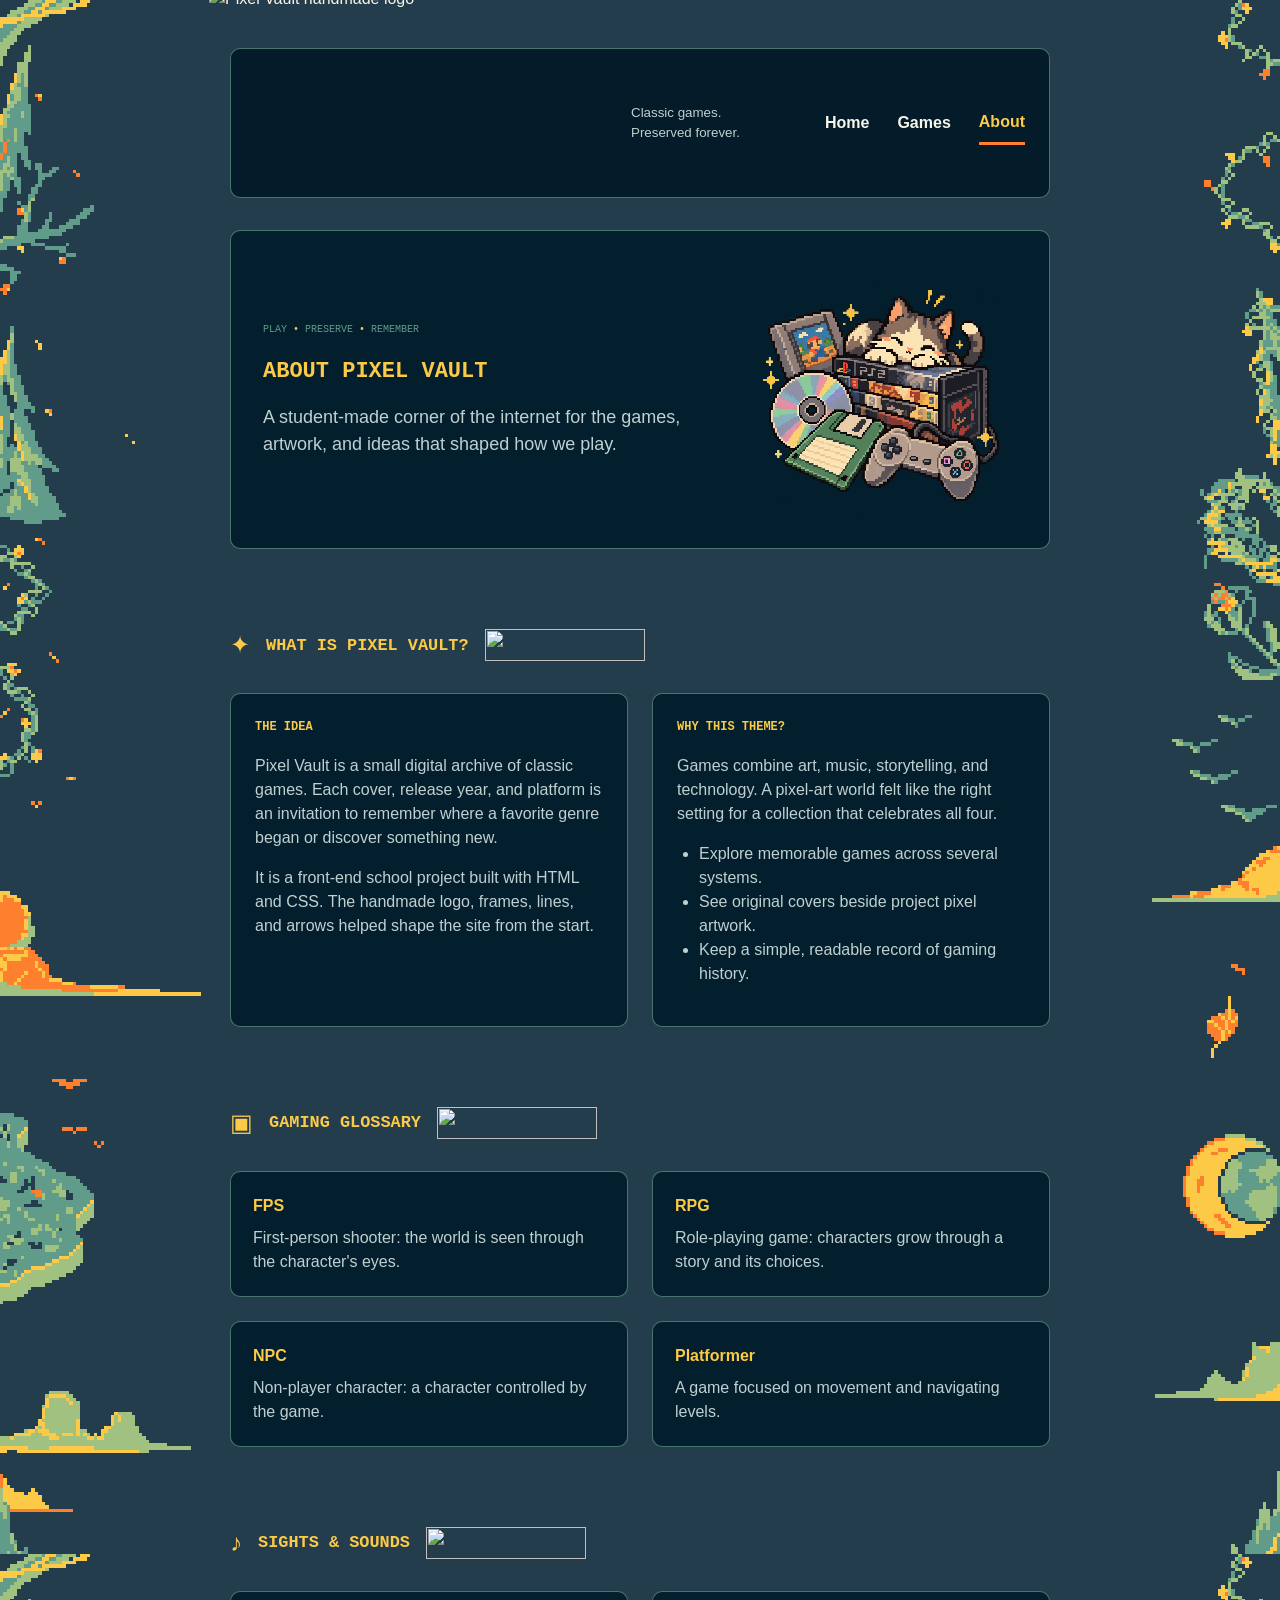
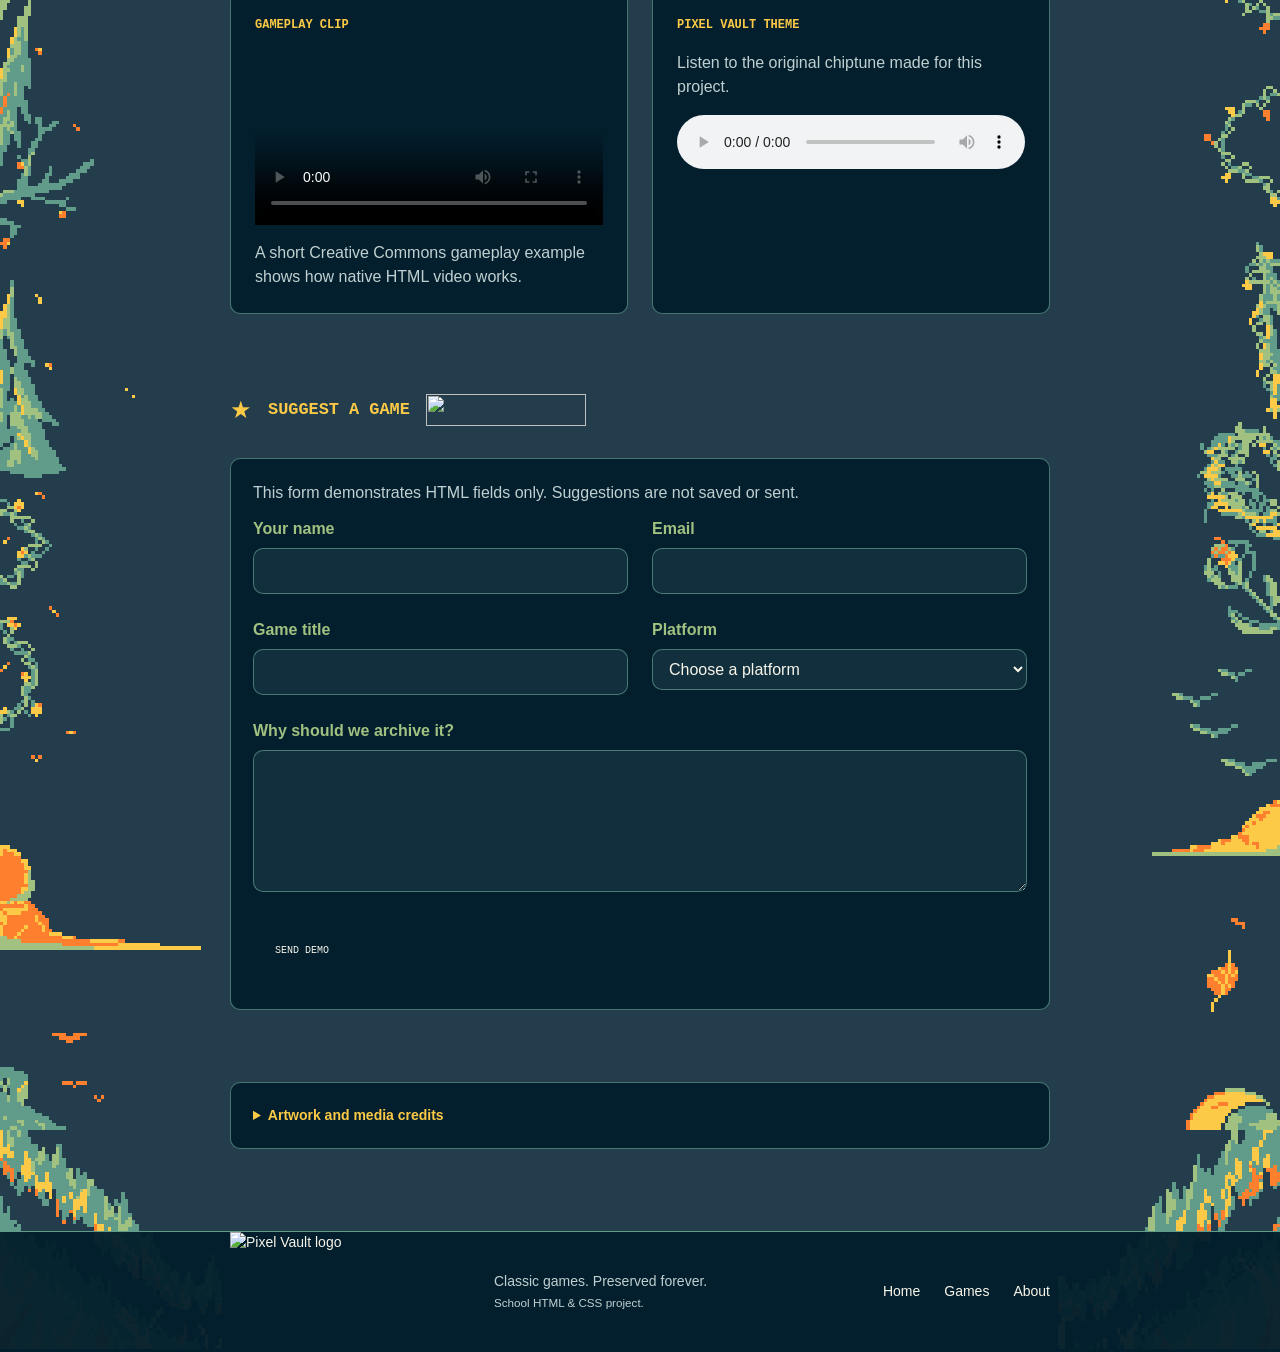
==== commit af83b1c7: "New stuff" ====
--- a/about.html
+++ b/about.html
@@ -11,8 +11,6 @@
     </head>
     <body>
         <a class="skip-link" href="#main">Skip to content</a>
-        <div class="edge-left pixel-art" aria-hidden="true"></div>
-        <div class="edge-right pixel-art" aria-hidden="true"></div>
 
         <!-- Header -->
         <header class="header container">
--- a/style.css
+++ b/style.css
@@ -19,8 +19,18 @@
 body {
     padding-top: clamp(40px, calc(100vw - 580px), 48px);
     margin: 0;
-    background: var(--blue);
+    background: url("images/BackgroundLeftTop.png") left top repeat-y,
+        url("images/BackgroundRightTop.png") right top repeat-y var(--blue);
+    background-size: min(256px, var(--edge)) auto;
     font: 14px/1.5 Arial, sans-serif;
+}
+body::after {
+    content: "";
+    inset: 0;
+    background: url("images/BackgroundLeftBottom.png") left bottom no-repeat,
+        url("images/BackgroundRightBottom.png") right bottom no-repeat;
+    background-size: inherit;
+    pointer-events: none;
 }
 body, .button, input, select, textarea { color: #f8f5e9; }
 .container {
@@ -28,23 +38,13 @@
     max-width: 1200px;
     margin: auto;
 }
-.edge-left, .edge-right {
-    inset: 0 auto 0 0;
-    width: var(--edge);
-    background: url("images/Background.png") left top / clamp(256px, calc(80vw - 536px), 512px) auto repeat-y;
-}
-.edge-right {
-    left: auto;
-    right: 0;
-    transform: scaleX(-1);
-}
 .header, main, .footer, body, .hero { position: relative; }
 img, video, audio {
     display: block;
     max-width: 100%;
     object-fit: cover;
 }
-.pixel-art { image-rendering: pixelated; }
+body, .pixel-art { image-rendering: pixelated; }
 h1, h2, h3, p, .game-card > img, .pixel-shelf article > img, .form-grid { margin: 0 0 16px; }
 h1, h2, .vault-pick h3 { font: bold 20px/1.5 var(--pixel); }
 h3 { font: bold 20px/1.35 Arial, sans-serif; }
@@ -56,7 +56,7 @@
 }
 a:hover, .active { color: var(--gold); }
 .skip-link:not(:focus) { clip-path: inset(100%); }
-.edge-left, .edge-right, .hero-badge, .skip-link:not(:focus) { position: absolute; }
+body::after, .hero-badge, .skip-link:not(:focus) { position: absolute; }
 section, .glossary, .form-grid, .vault-pick {
     display: grid;
     gap: 24px;
@@ -253,6 +253,7 @@
 .inner-page { padding-bottom: 10px; }
 /* Footer */
 .footer {
+    z-index: 1;
     border-width: 1px 0 0;
     border-color: var(--sea);
     border-radius: 0;
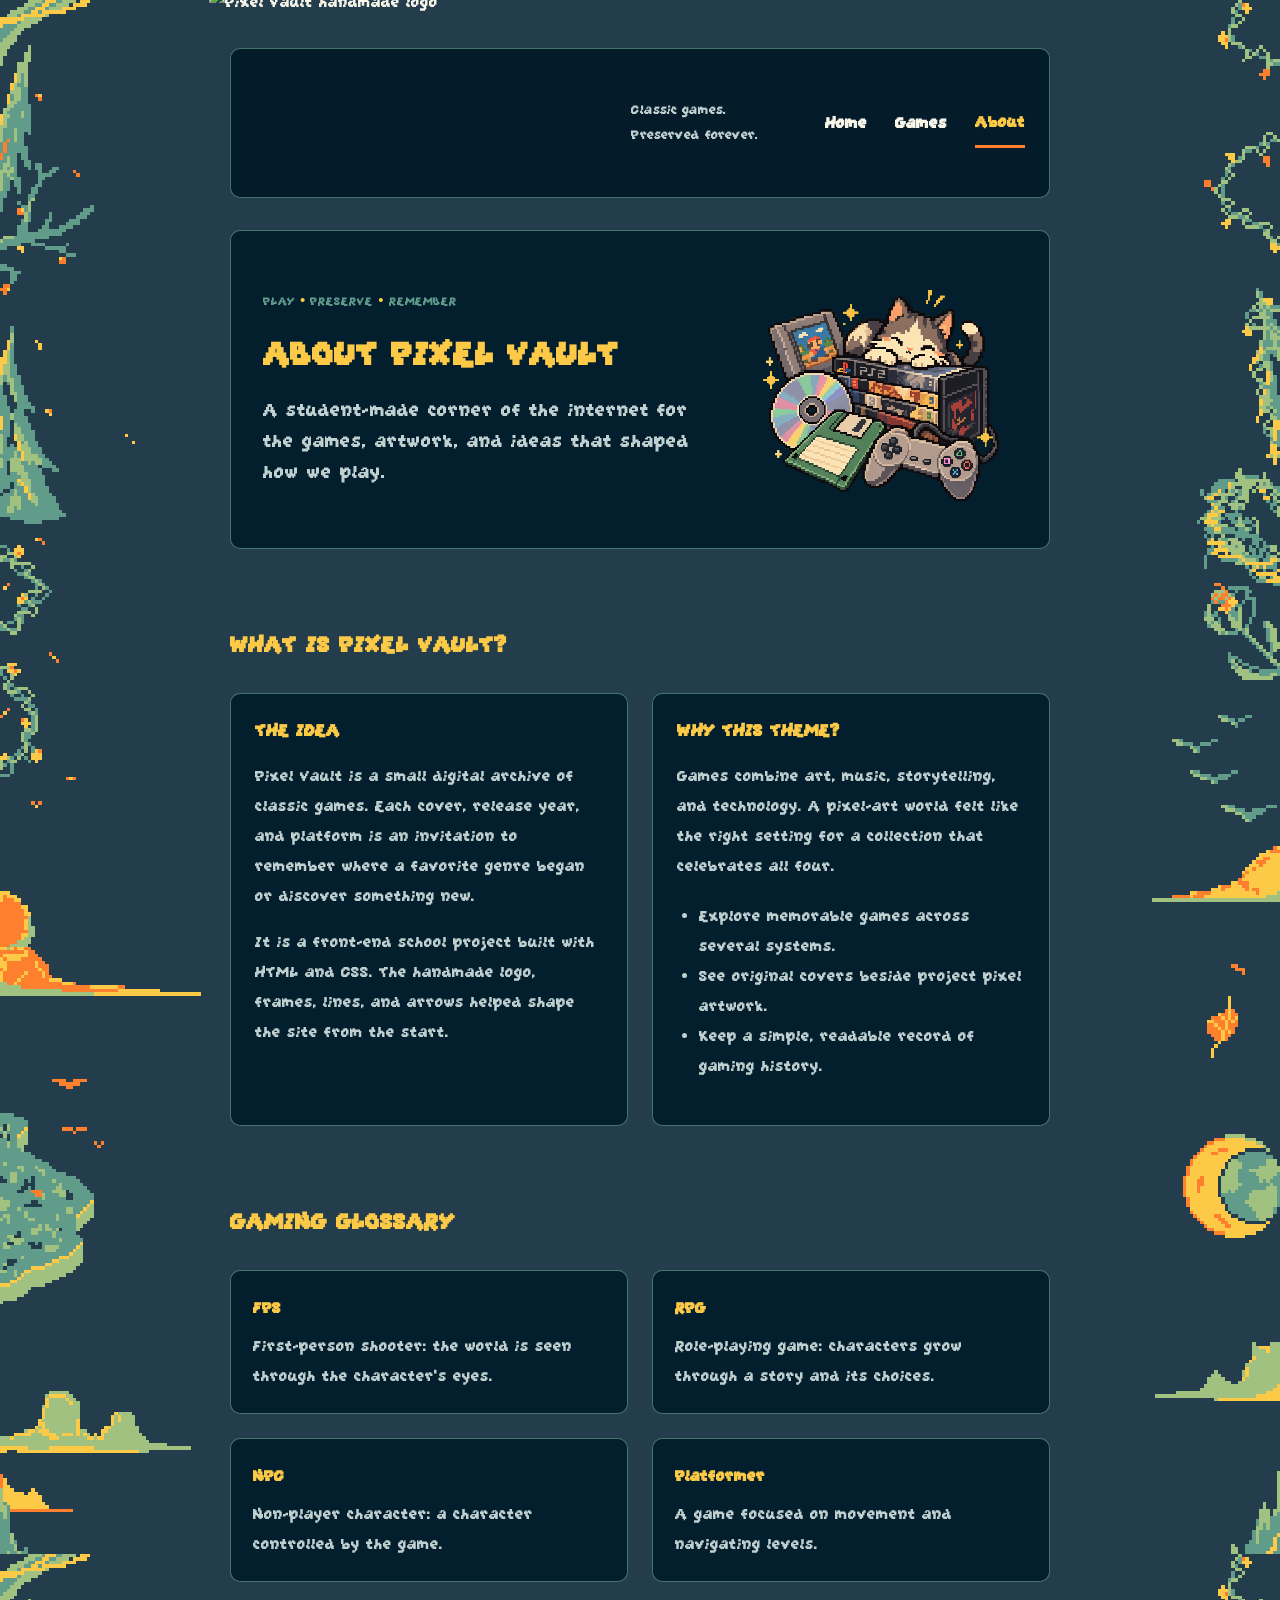
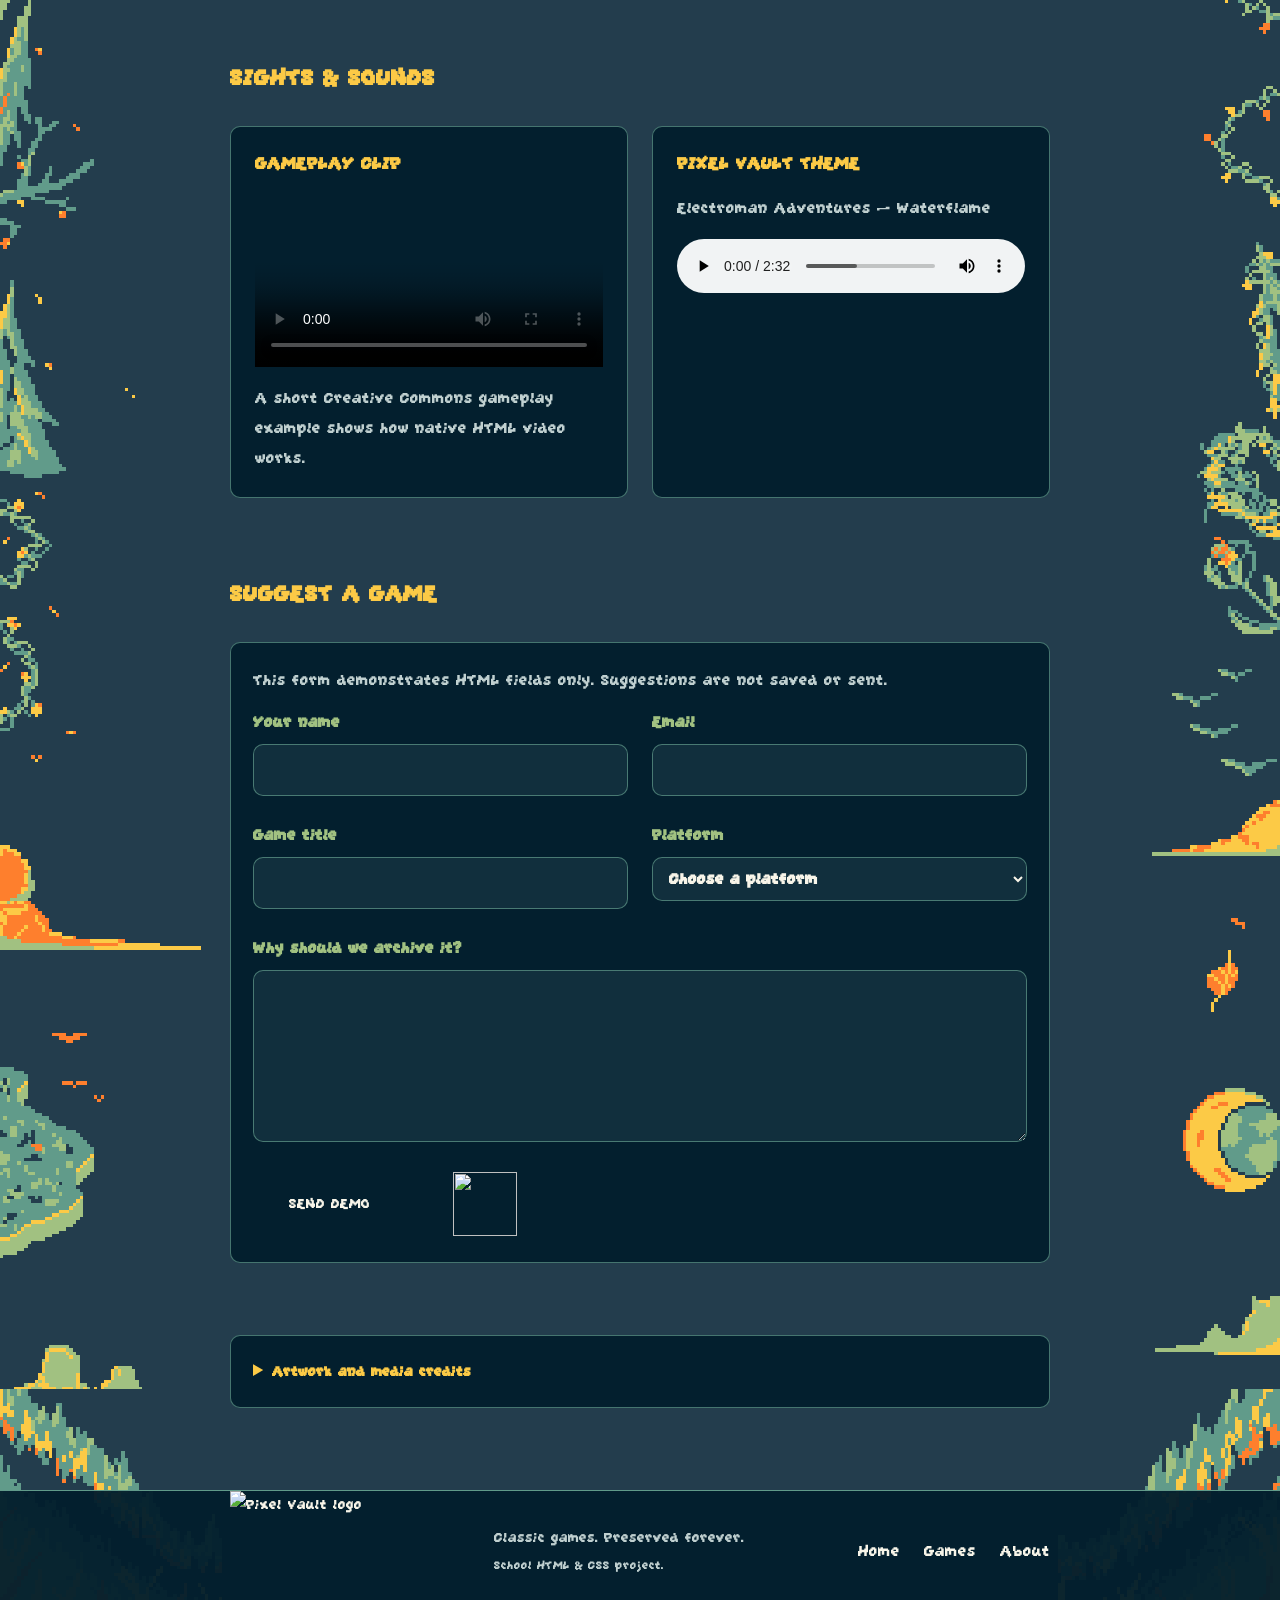
==== commit d4d8150c: "Final commit" ====
--- a/about.html
+++ b/about.html
@@ -45,9 +45,7 @@
             <!-- About Pixel Vault -->
             <section class="info-grid" aria-labelledby="story-title">
                 <header class="section-title">
-                    <span aria-hidden="true">✦</span>
                     <h2 id="story-title">WHAT IS PIXEL VAULT?</h2>
-                    <img src="images/pixel-art/Line_1 128x64.png" width="160" height="32" alt="">
                 </header>
                 <article>
                     <h3>THE IDEA</h3>
@@ -81,9 +79,7 @@
             <!-- Glossary -->
             <section aria-labelledby="glossary-title">
                 <header class="section-title">
-                    <span aria-hidden="true">▣</span>
                     <h2 id="glossary-title">GAMING GLOSSARY</h2>
-                    <img src="images/pixel-art/Line_2 128x64.png" width="160" height="32" alt="">
                 </header>
                 <dl class="glossary">
                     <div>
@@ -108,9 +104,7 @@
             <!-- Media -->
             <section class="info-grid" aria-labelledby="media-title">
                 <header class="section-title">
-                    <span aria-hidden="true">♪</span>
                     <h2 id="media-title">SIGHTS &amp; SOUNDS</h2>
-                    <img src="images/pixel-art/Line_3 128x64.png" width="160" height="32" alt="">
                 </header>
                 <article>
                     <h3>GAMEPLAY CLIP</h3>
@@ -122,10 +116,10 @@
                 </article>
                 <article>
                     <h3>PIXEL VAULT THEME</h3>
-                    <p>Listen to the original chiptune made for this project.</p>
+                    <p>Electroman Adventures — Waterflame</p>
                     <audio controls preload="metadata">
-                        <source src="media/audio/pixel-vault-theme.wav" type="audio/wav">
-                        Your browser does not support audio playback.
+                        <source src="media/audio/Electroman Adventures.mp3" type="audio/mpeg">
+                        Your browser does not support audio.
                     </audio>
                 </article>
             </section>
@@ -133,16 +127,15 @@
             <!-- Suggestion form -->
             <section aria-labelledby="suggest-title">
                 <header class="section-title">
-                    <span aria-hidden="true">★</span>
                     <h2 id="suggest-title">SUGGEST A GAME</h2>
-                    <img src="images/pixel-art/Line_1 128x64.png" width="160" height="32" alt="">
                 </header>
                 <form action="about.html#form-note" method="get">
                     <p id="form-note">
                         This form demonstrates HTML fields only. Suggestions are not saved
                         or sent.
                     </p>
-                    <div class="form-grid">
+                    <fieldset class="form-grid">
+                        <legend>Game suggestion details</legend>
                         <label for="visitor-name">
                             Your name
                             <input id="visitor-name" name="name" type="text" autocomplete="name" required>
@@ -172,7 +165,7 @@
                             Why should we archive it?
                             <textarea id="game-reason" name="reason" rows="5" required></textarea>
                         </label>
-                    </div>
+                    </fieldset>
                     <button class="button" type="submit">SEND DEMO
                         <img src="images/pixel-art/Arrow_1 128x128.png" width="96" alt="">
                     </button>
--- a/style.css
+++ b/style.css
@@ -1,7 +1,9 @@
 /* General */
 @font-face {
-    font-family: "Press Start 2P";
-    src: url("fonts/press-start-2p.ttf");
+    font-family: "GrapeSoda";
+    src: url("fonts/GrapeSoda.ttf") format("truetype");
+    font-weight: normal;
+    font-style: normal;
 }
 :root {
     --blue: #233D4D;
@@ -9,20 +11,18 @@
     --gold: #FCCA46;
     --olive: #A1C181;
     --sea: #619B8A;
-    --pixel: "Press Start 2P", monospace;
     --edge: clamp(18px, min(calc(60vw - 180px), max(30px, calc(30vw - 162px))), 360px);
 }
-* {
-    box-sizing: border-box;
-    min-width: 0;
-}
+* { box-sizing: border-box; min-width: 0; }
 body {
     padding-top: clamp(40px, calc(100vw - 580px), 48px);
     margin: 0;
     background: url("images/BackgroundLeftTop.png") left top repeat-y,
         url("images/BackgroundRightTop.png") right top repeat-y var(--blue);
     background-size: min(256px, var(--edge)) auto;
-    font: 14px/1.5 Arial, sans-serif;
+    font-family: "GrapeSoda", sans-serif;
+    font-size: 18px;
+    line-height: 1.5;
 }
 body::after {
     content: "";
@@ -33,30 +33,33 @@
     pointer-events: none;
 }
 body, .button, input, select, textarea { color: #f8f5e9; }
+button, input, select, textarea { font: inherit; }
 .container {
     width: calc(100% - 2 * var(--edge) - 16px);
     max-width: 1200px;
     margin: auto;
 }
 .header, main, .footer, body, .hero { position: relative; }
-img, video, audio {
+img, video, audio, iframe {
     display: block;
     max-width: 100%;
     object-fit: cover;
 }
 body, .pixel-art { image-rendering: pixelated; }
 h1, h2, h3, p, .game-card > img, .pixel-shelf article > img, .form-grid { margin: 0 0 16px; }
-h1, h2, .vault-pick h3 { font: bold 20px/1.5 var(--pixel); }
-h3 { font: bold 20px/1.35 Arial, sans-serif; }
+h1 { font-size: 48px; line-height: 1.15; }
+h2 { font-size: 32px; line-height: 1.3; }
+h3 { font-size: 26px; line-height: 1.2; }
+.vault-pick h3 { font-size: 32px; line-height: 1.1; }
 p, ul, dd, td, time, .brand small { color: #c0d0d0; }
-h1 span, h2, dt, th, summary, .section-title > span, .eyebrow span, .system-index h3, .top-list li::marker { color: var(--gold); }
+h1 span, h2, dt, th, summary, .eyebrow span, .system-index h3, .top-list li::marker { color: var(--gold); }
 a {
     color: inherit;
     text-decoration: none;
 }
 a:hover, .active { color: var(--gold); }
-.skip-link:not(:focus) { clip-path: inset(100%); }
-body::after, .hero-badge, .skip-link:not(:focus) { position: absolute; }
+.skip-link:not(:focus), legend { clip-path: inset(100%); }
+body::after, .hero-badge, .skip-link:not(:focus), legend { position: absolute; }
 section, .glossary, .form-grid, .vault-pick {
     display: grid;
     gap: 24px;
@@ -69,12 +72,12 @@
     background-color: rgba(3, 31, 45, .96);
 }
 /* Header */
-header, nav, .brand, .system-card, .hero, .footer-inner, .text-link, .button {
+header, nav, .brand, .system-card, .hero, .footer-inner {
     display: flex;
     column-gap: 24px;
     row-gap: clamp(0px, calc(100vw - 620px), 24px);
 }
-header, nav, .brand, .system-card, .hero, .footer-inner, .text-link, .button, .vault-pick { align-items: center; }
+header, nav, .brand, .system-card, .hero, .footer-inner, .vault-pick { align-items: center; }
 header, nav, .hero, .footer-inner { flex-wrap: wrap; }
 .header {
     padding: 0 24px;
@@ -87,6 +90,7 @@
 }
 .brand { gap: 0; }
 nav, .section-title a { margin-left: auto; }
+nav a { font-size: 20px; }
 .header nav { column-gap: 28px; }
 .header nav a { padding: 8px 0; }
 .active { border-bottom: 3px solid var(--orange); }
@@ -96,13 +100,12 @@
     margin-top: 32px;
     overflow: hidden;
 }
-#hero-title { font-size: clamp(17px, max(1.25vw, min(5vw, 19px)), 22px); }
-#page-title { font-size: 22px; }
+#hero-title, #page-title { font-size: clamp(34px, 3.34vw, 48px); }
 .hero-text {
     flex: 1 1 335px;
     padding: 24px 32px;
 }
-.hero-text > p:last-of-type { font-size: 18px; }
+.hero-text > p:last-of-type { font-size: 24px; line-height: 1.3; }
 .hero-text > p:last-of-type, #hero-title { margin-bottom: 24px; }
 .hero-art { flex: 1.222 1 410px; }
 .hero-badge {
@@ -118,7 +121,7 @@
 .system-grid, .info-grid, .glossary, .form-grid { grid-template-columns: repeat(2, minmax(0, 1fr)); }
 .game-grid, .why-list, .system-index { grid-template-columns: repeat(3, minmax(0, 1fr)); }
 .pixel-shelf { grid-template-columns: repeat(4, minmax(0, 1fr)); }
-section > header, section > p, .top-list, .table-wrap, form, .glossary, .vault-pick, .why-list > a, .form-grid label:last-child { grid-column: 1 / -1; }
+section > header, section > p, section > iframe, .top-list, .table-wrap, form, .glossary, .vault-pick, .why-list > a, .form-grid label:last-child { grid-column: 1 / -1; }
 article, form, .glossary > div, .credits { padding: 22px; }
 .info-grid article { padding: 24px; }
 .footer p, dd, .glossary, .system-index ul, article p:last-child, .pixel-shelf h3, .hero-text > p:last-child, .section-title h2 { margin: 0; }
@@ -126,33 +129,28 @@
     gap: clamp(8px, calc(100vw - 612px), 16px);
     min-height: 48px;
 }
-.section-title h2 { font-size: clamp(13px, 1.32vw, 18px); }
-.section-title > span { font: 24px/1 Arial, sans-serif; }
-.section-title > img { max-width: clamp(0px, calc(100vw - 620px), 160px); }
-.eyebrow {
-    color: var(--sea);
-    font: 10px/1.8 var(--pixel);
-}
+.section-title h2 { font-size: clamp(24px, 2.3vw, 32px); }
+.eyebrow { color: var(--sea); font-size: 15px; line-height: 1.5; }
 .text-link, .button {
-    gap: 0;
-    font: clamp(9px, calc(100vw - 611px), 10px)/1.3 var(--pixel);
+    display: flex; align-items: center;
+    gap: 8px;
+    font-size: 18px; line-height: 1;
     white-space: nowrap;
 }
-.text-link { color: var(--orange); }
-.text-link img { margin: 0 -8px; }
+.text-link { color: var(--orange); gap: 0; }
 .button {
-    justify-content: space-between;
-    width: min(300px, 100%);
-    height: clamp(62px, calc(100vw - 558px), 72px);
-    padding: 0 12px 0 22px;
+    justify-content: space-between; width: min(300px, 100%);
+    min-height: 72px; padding: 0 36px;
     border: 0;
     background: url("images/pixel-art/Box_1_Narrow 256x128.png") center / 100% auto no-repeat;
 }
+.button img { width: 64px; height: 64px; flex-shrink: 0; object-fit: contain; }
 .vault-pick .button { background-image: url("images/pixel-art/Box_2_Narrow 256x128.png"); }
 .game-card > img, .pixel-shelf article > img { object-fit: contain; }
 .game-card > img { image-rendering: auto; }
 .game-card h3 { min-height: 54px; }
-.info-grid, .glossary, form, .top-list, .system-index, .header { font-size: 16px; }
+.game-card p { font-size: 16px; }
+.info-grid, .glossary, form, .top-list, .system-index, .header { font-size: 20px; }
 .game-card p:first-of-type, dt { margin-bottom: 8px; }
 .game-card span {
     display: inline-block;
@@ -187,14 +185,13 @@
 .game-card .olive, .system-card.olive { background-color: var(--olive); }
 .game-card .sea, .system-card.sea { background-color: var(--sea); }
 .system-card.orange, .system-card.olive, .system-card.sea { color: #082a3a; }
-.system-card h3, .system-card p {
-    margin: 0;
-    color: inherit;
-}
-.system-card p { font: bold 10px/1.3 Arial, sans-serif; }
+.system-card h3, .system-card p { margin: 0; color: inherit; }
+.system-card h3 { font-size: clamp(22px, 2vw, 26px); }
+.system-card p { font-size: 16px; line-height: 1.3; font-weight: bold; }
 .vault-pick { grid-template-columns: 180px minmax(0, 1fr) 28%; }
 .pick-cover { width: clamp(180px, calc(800px - 100vw), 200px); }
 .pick-scene, video, audio { width: 100%; }
+.media-player iframe { width: 100%; max-width: 900px; height: auto; aspect-ratio: 16 / 9; border: 0; }
 .why-list article, .pixel-shelf article { text-align: center; }
 .why-list article {
     padding: 60px 22px;
@@ -202,11 +199,8 @@
     background: url("images/pixel-art/Box_1 256x128.png") center / contain no-repeat;
 }
 .why-list article:nth-of-type(2) { background-image: url("images/pixel-art/Box_2 256x128.png"); }
-.why-list h3, .info-grid h3 {
-    color: var(--gold);
-    font: bold 12px/1.6 var(--pixel);
-}
-.pixel-shelf h3 { font-size: 15px; }
+.why-list h3, .info-grid h3 { color: var(--gold); font-size: 22px; line-height: 1.2; }
+.pixel-shelf h3 { font-size: 24px; }
 section > p { margin: -3px 0 -2px; }
 /* Lists, table and form */
 .top-list {
@@ -222,9 +216,9 @@
     grid-template-columns: minmax(0, 1fr) clamp(42px, calc(100vw - 578px), 70px)
         clamp(40px, calc(100vw - 580px), 64px);
     gap: clamp(8px, calc(100vw - 612px), 16px);
-    font-size: clamp(13px, calc(100vw - 607px), 16px);
-}
-.top-list li::marker { font: 12px var(--pixel); }
+    font-size: clamp(16px, calc(100vw - 604px), 20px);
+}
+.top-list li::marker { font-size: 20px; }
 .top-list span, label, .credits a, .jump-links { color: var(--olive); }
 .jump-links {
     gap: 12px;
@@ -241,12 +235,12 @@
 }
 .jump-links a, th, td { padding: 12px 15px; }
 video, audio { margin: 16px 0; }
+fieldset { border: 0; padding: 0; }
 input, select, textarea {
     width: 100%;
     margin-top: 7px;
     padding: 10px 12px;
     background: #112f3d;
-    font: 16px/1.5 Arial, sans-serif;
 }
 form > p { margin: 0 0 12px; }
 .credits a { text-decoration: underline; }
@@ -282,6 +276,7 @@
         padding: 200px 24px 52px;
         background-position: 24px 12px, right -6px bottom -34px, 30px 28px;
     }
+    .system-card h3 { font-size: 24px; }
     section:not(.hero), .glossary, .form-grid, .vault-pick { grid-template-columns: repeat(auto-fit, minmax(min(100%, 240px), 1fr)); }
     .why-list article:last-of-type {
         grid-column: 1 / -1;
@@ -295,6 +290,10 @@
         width: clamp(240px, calc(860px - 100vw), 280px);
     }
 }
+@media (max-width: 390px) {
+    .button { padding: 0 32px; gap: 6px; font-size: 16px; }
+    .button img { width: 44px; height: 44px; }
+}
 @media (min-width: 1400px) {
     .hero-badge { width: 224px; }
 }
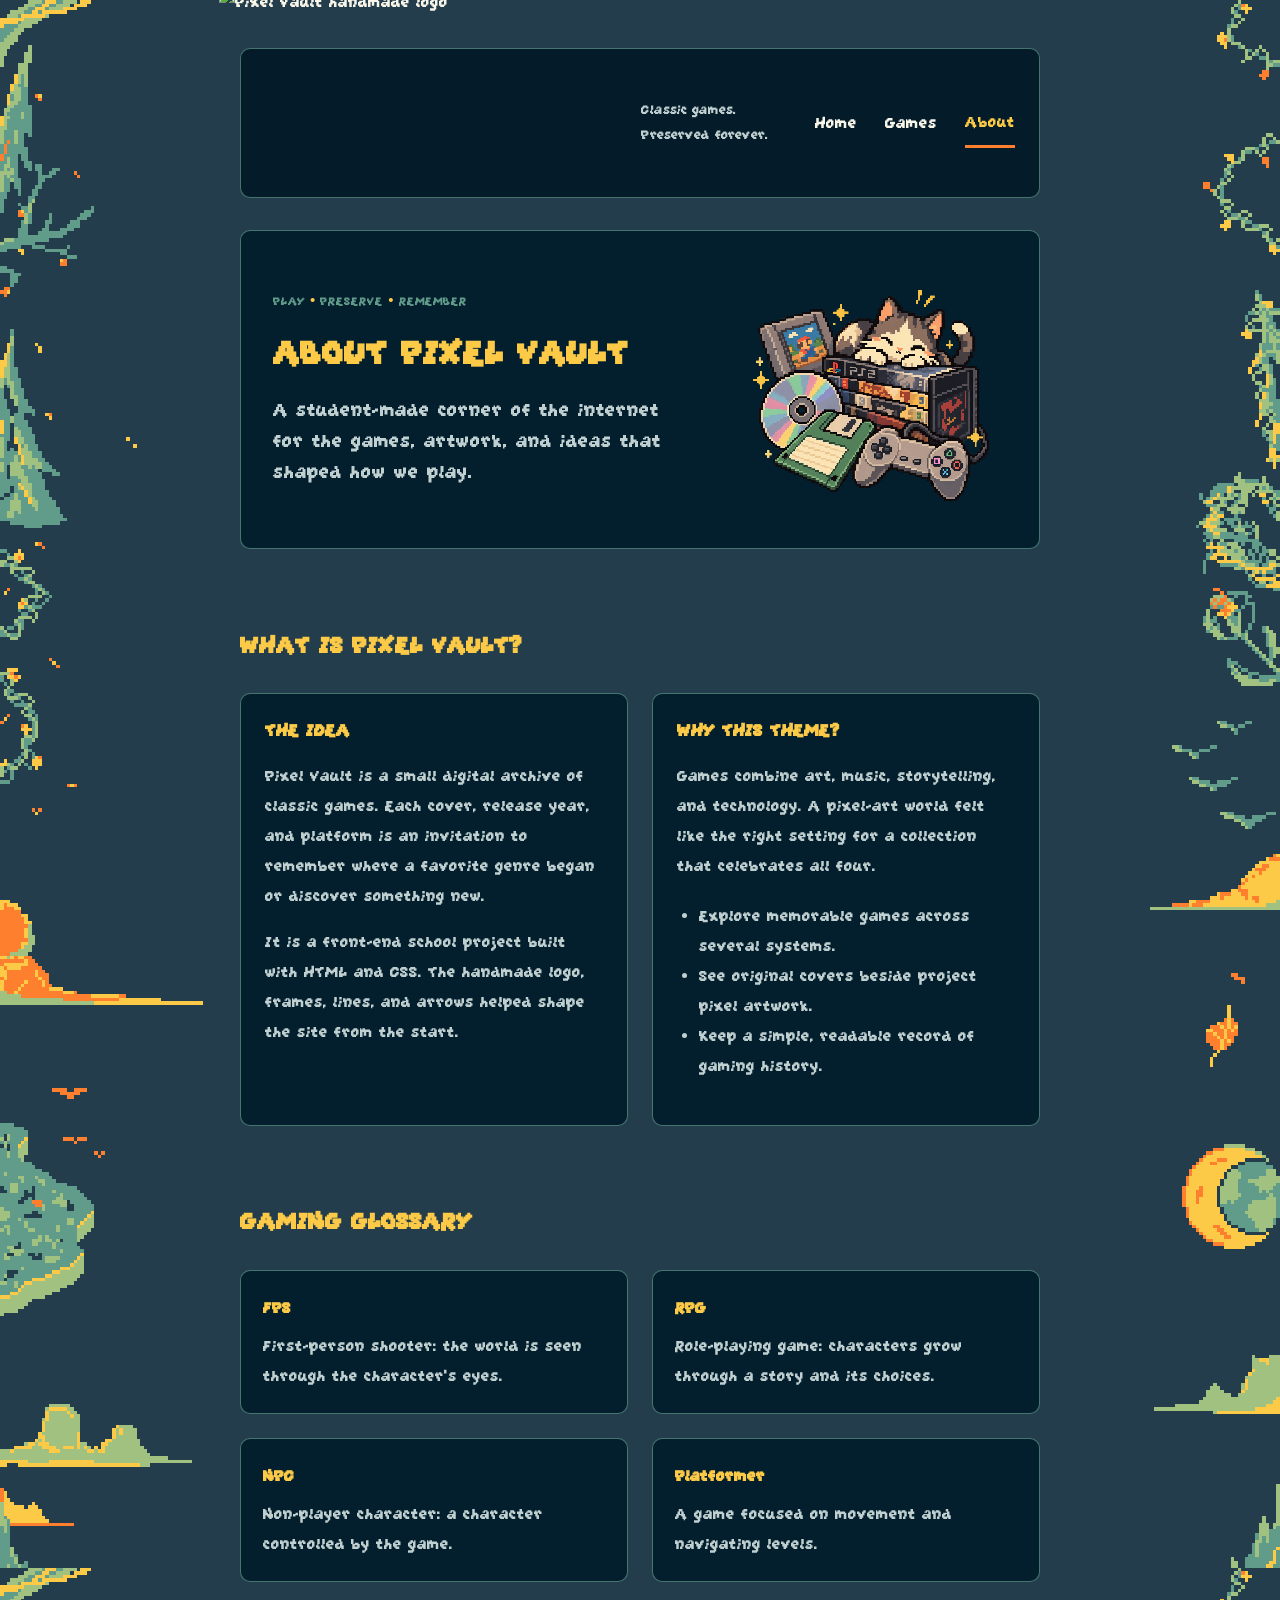
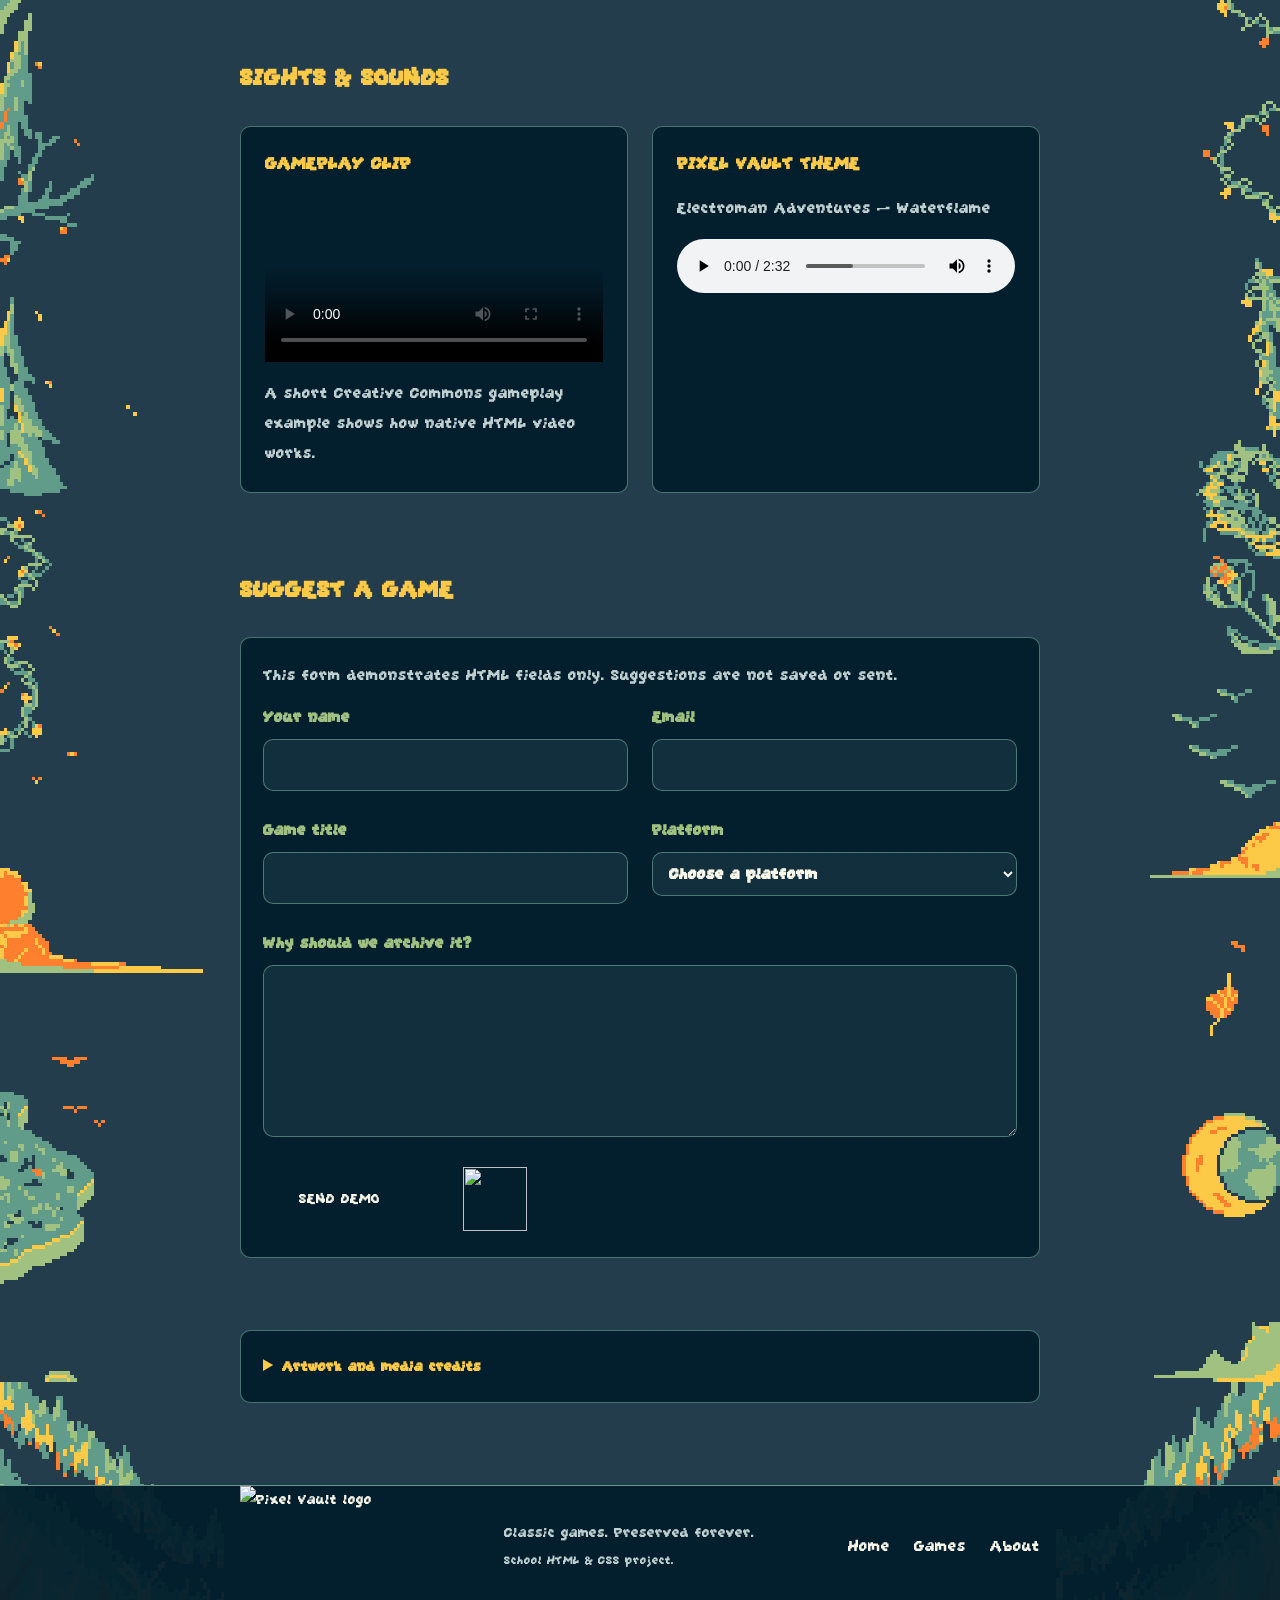
==== commit 9bf66217: "Shorter css" ====
--- a/about.html
+++ b/about.html
@@ -2,7 +2,6 @@
 <html lang="en">
     <head>
         <meta charset="UTF-8">
-        <meta name="viewport" content="width=device-width, initial-scale=1.0">
         <meta name="description"
             content="Learn why Pixel Vault celebrates classic games and suggest a title for the archive.">
         <title>About — Pixel Vault</title>
@@ -20,9 +19,9 @@
                 <small>Classic games.<br>Preserved forever.</small>
             </a>
             <nav aria-label="Main navigation">
-                <a href="index.html"><b>Home</b></a>
-                <a href="games.html"><b>Games</b></a>
-                <a class="active" href="about.html" aria-current="page"><b>About</b></a>
+                <a href="index.html">Home</a>
+                <a href="games.html">Games</a>
+                <a class="active" href="about.html" aria-current="page">About</a>
             </nav>
         </header>
 
@@ -108,8 +107,8 @@
                 </header>
                 <article>
                     <h3>GAMEPLAY CLIP</h3>
-                    <video controls preload="metadata" poster="ArtWork/2.jpg">
-                        <source src="media/video/minecraft-gameplay.webm" type="video/webm">
+                    <video src="media/video/minecraft-gameplay.webm" controls
+                        preload="metadata" poster="ArtWork/2.jpg">
                         Your browser does not support video playback.
                     </video>
                     <p>A short Creative Commons gameplay example shows how native HTML video works.</p>
@@ -117,8 +116,7 @@
                 <article>
                     <h3>PIXEL VAULT THEME</h3>
                     <p>Electroman Adventures — Waterflame</p>
-                    <audio controls preload="metadata">
-                        <source src="media/audio/Electroman Adventures.mp3" type="audio/mpeg">
+                    <audio src="media/audio/Electroman Adventures.mp3" controls preload="metadata">
                         Your browser does not support audio.
                     </audio>
                 </article>
--- a/style.css
+++ b/style.css
@@ -1,4 +1,4 @@
-/* General */
+
 @font-face {
     font-family: "GrapeSoda";
     src: url("fonts/GrapeSoda.ttf") format("truetype");
@@ -11,15 +11,15 @@
     --gold: #FCCA46;
     --olive: #A1C181;
     --sea: #619B8A;
-    --edge: clamp(18px, min(calc(60vw - 180px), max(30px, calc(30vw - 162px))), 360px);
 }
 * { box-sizing: border-box; min-width: 0; }
 body {
-    padding-top: clamp(40px, calc(100vw - 580px), 48px);
+    min-width: 1200px;
+    padding-top: 48px;
     margin: 0;
     background: url("images/BackgroundLeftTop.png") left top repeat-y,
         url("images/BackgroundRightTop.png") right top repeat-y var(--blue);
-    background-size: min(256px, var(--edge)) auto;
+    background-size: 224px auto;
     font-family: "GrapeSoda", sans-serif;
     font-size: 18px;
     line-height: 1.5;
@@ -35,8 +35,7 @@
 body, .button, input, select, textarea { color: #f8f5e9; }
 button, input, select, textarea { font: inherit; }
 .container {
-    width: calc(100% - 2 * var(--edge) - 16px);
-    max-width: 1200px;
+    width: 800px;
     margin: auto;
 }
 .header, main, .footer, body, .hero { position: relative; }
@@ -65,20 +64,18 @@
     gap: 24px;
 }
 .credits, .footer { margin-top: 72px; }
-main > section { margin-top: clamp(64px, calc(100vw - 556px), 72px); }
+main > section { margin-top: 72px; }
 .header, .hero, article, form, .glossary > div, .credits, .table-wrap, .jump-links a, .system-card, .footer, input, select, textarea {
     border: 1px solid rgba(97, 155, 138, .7);
     border-radius: 10px;
     background-color: rgba(3, 31, 45, .96);
 }
-/* Header */
 header, nav, .brand, .system-card, .hero, .footer-inner {
     display: flex;
     column-gap: 24px;
-    row-gap: clamp(0px, calc(100vw - 620px), 24px);
+    row-gap: 24px;
 }
 header, nav, .brand, .system-card, .hero, .footer-inner, .vault-pick { align-items: center; }
-header, nav, .hero, .footer-inner { flex-wrap: wrap; }
 .header {
     padding: 0 24px;
     background: rgba(4, 27, 40, .96);
@@ -94,13 +91,13 @@
 .header nav { column-gap: 28px; }
 .header nav a { padding: 8px 0; }
 .active { border-bottom: 3px solid var(--orange); }
-/* Hero */
+
 .hero {
     gap: 0;
     margin-top: 32px;
     overflow: hidden;
 }
-#hero-title, #page-title { font-size: clamp(34px, 3.34vw, 48px); }
+#hero-title, #page-title { font-size: 43px; }
 .hero-text {
     flex: 1 1 335px;
     padding: 24px 32px;
@@ -110,14 +107,14 @@
 .hero-art { flex: 1.222 1 410px; }
 .hero-badge {
     inset: auto 10px 6px auto;
-    width: clamp(160px, calc(100vw - 460px), 192px);
+    width: 192px;
     height: auto;
     padding: 8px 18px 16px 6px;
     background: url("images/pixel-art/Box_3 128x128.png") center / 100% 100% no-repeat,
         linear-gradient(#031f2d, #031f2d) center / 84% 74% no-repeat;
 }
 .collection-art { margin: 24px 32px 24px 0; }
-/* Sections and cards */
+
 .system-grid, .info-grid, .glossary, .form-grid { grid-template-columns: repeat(2, minmax(0, 1fr)); }
 .game-grid, .why-list, .system-index { grid-template-columns: repeat(3, minmax(0, 1fr)); }
 .pixel-shelf { grid-template-columns: repeat(4, minmax(0, 1fr)); }
@@ -126,10 +123,10 @@
 .info-grid article { padding: 24px; }
 .footer p, dd, .glossary, .system-index ul, article p:last-child, .pixel-shelf h3, .hero-text > p:last-child, .section-title h2 { margin: 0; }
 .section-title {
-    gap: clamp(8px, calc(100vw - 612px), 16px);
+    gap: 16px;
     min-height: 48px;
 }
-.section-title h2 { font-size: clamp(24px, 2.3vw, 32px); }
+.section-title h2 { font-size: 30px; }
 .eyebrow { color: var(--sea); font-size: 15px; line-height: 1.5; }
 .text-link, .button {
     display: flex; align-items: center;
@@ -139,7 +136,8 @@
 }
 .text-link { color: var(--orange); gap: 0; }
 .button {
-    justify-content: space-between; width: min(300px, 100%);
+    justify-content: space-between;
+    width: 300px;
     min-height: 72px; padding: 0 36px;
     border: 0;
     background: url("images/pixel-art/Box_1_Narrow 256x128.png") center / 100% auto no-repeat;
@@ -186,12 +184,16 @@
 .game-card .sea, .system-card.sea { background-color: var(--sea); }
 .system-card.orange, .system-card.olive, .system-card.sea { color: #082a3a; }
 .system-card h3, .system-card p { margin: 0; color: inherit; }
-.system-card h3 { font-size: clamp(22px, 2vw, 26px); }
+.system-card h3 { font-size: 26px; }
 .system-card p { font-size: 16px; line-height: 1.3; font-weight: bold; }
 .vault-pick { grid-template-columns: 180px minmax(0, 1fr) 28%; }
-.pick-cover { width: clamp(180px, calc(800px - 100vw), 200px); }
+.pick-cover { width: 180px; }
 .pick-scene, video, audio { width: 100%; }
-.media-player iframe { width: 100%; max-width: 900px; height: auto; aspect-ratio: 16 / 9; border: 0; }
+.media-player iframe {
+    width: 800px;
+    height: 450px;
+    border: 0;
+}
 .why-list article, .pixel-shelf article { text-align: center; }
 .why-list article {
     padding: 60px 22px;
@@ -202,7 +204,7 @@
 .why-list h3, .info-grid h3 { color: var(--gold); font-size: 22px; line-height: 1.2; }
 .pixel-shelf h3 { font-size: 24px; }
 section > p { margin: -3px 0 -2px; }
-/* Lists, table and form */
+
 .top-list {
     margin: 0;
     padding-left: 32px;
@@ -213,10 +215,9 @@
 }
 .top-list a {
     display: grid;
-    grid-template-columns: minmax(0, 1fr) clamp(42px, calc(100vw - 578px), 70px)
-        clamp(40px, calc(100vw - 580px), 64px);
-    gap: clamp(8px, calc(100vw - 612px), 16px);
-    font-size: clamp(16px, calc(100vw - 604px), 20px);
+    grid-template-columns: 1fr 70px 64px;
+    gap: 16px;
+    font-size: 20px;
 }
 .top-list li::marker { font-size: 20px; }
 .top-list span, label, .credits a, .jump-links { color: var(--olive); }
@@ -226,10 +227,8 @@
 }
 .system-index ul, .info-grid ul { padding-left: 22px; }
 .system-index li { margin-top: 5px; }
-.table-wrap { overflow-x: auto; }
 table {
     width: 100%;
-    min-width: 680px;
     border-collapse: collapse;
     text-align: left;
 }
@@ -245,55 +244,10 @@
 form > p { margin: 0 0 12px; }
 .credits a { text-decoration: underline; }
 .inner-page { padding-bottom: 10px; }
-/* Footer */
+
 .footer {
     z-index: 1;
     border-width: 1px 0 0;
     border-color: var(--sea);
     border-radius: 0;
-}
-/* Responsive */
-@media (max-width: 1100px) {
-    .header, .footer-inner {
-        justify-content: center;
-        text-align: center;
-    }
-    .header { padding: 0 12px 16px; }
-    .header nav, .pick-cover { margin: auto; }
-    .container { width: calc(100% - 2 * var(--edge) - 8px); }
-    .brand small { display: none; }
-    .brand img {
-        width: clamp(268px, 53.5vw, 380px);
-        margin: -28px auto;
-    }
-    .hero-text { padding: 27px; }
-    .game-card > img { height: clamp(330px, calc(100vw - 290px), 350px); }
-    .hero-art {
-        height: clamp(270px, 40vw, 360px);
-        object-position: 75% center;
-    }
-    .system-card {
-        padding: 200px 24px 52px;
-        background-position: 24px 12px, right -6px bottom -34px, 30px 28px;
-    }
-    .system-card h3 { font-size: 24px; }
-    section:not(.hero), .glossary, .form-grid, .vault-pick { grid-template-columns: repeat(auto-fit, minmax(min(100%, 240px), 1fr)); }
-    .why-list article:last-of-type {
-        grid-column: 1 / -1;
-        width: 100%;
-        max-width: 360px;
-        justify-self: center;
-    }
-    .pick-scene { grid-column: 1 / -1; }
-    .collection-art {
-        margin: 24px auto;
-        width: clamp(240px, calc(860px - 100vw), 280px);
-    }
-}
-@media (max-width: 390px) {
-    .button { padding: 0 32px; gap: 6px; font-size: 16px; }
-    .button img { width: 44px; height: 44px; }
-}
-@media (min-width: 1400px) {
-    .hero-badge { width: 224px; }
-}
+}
